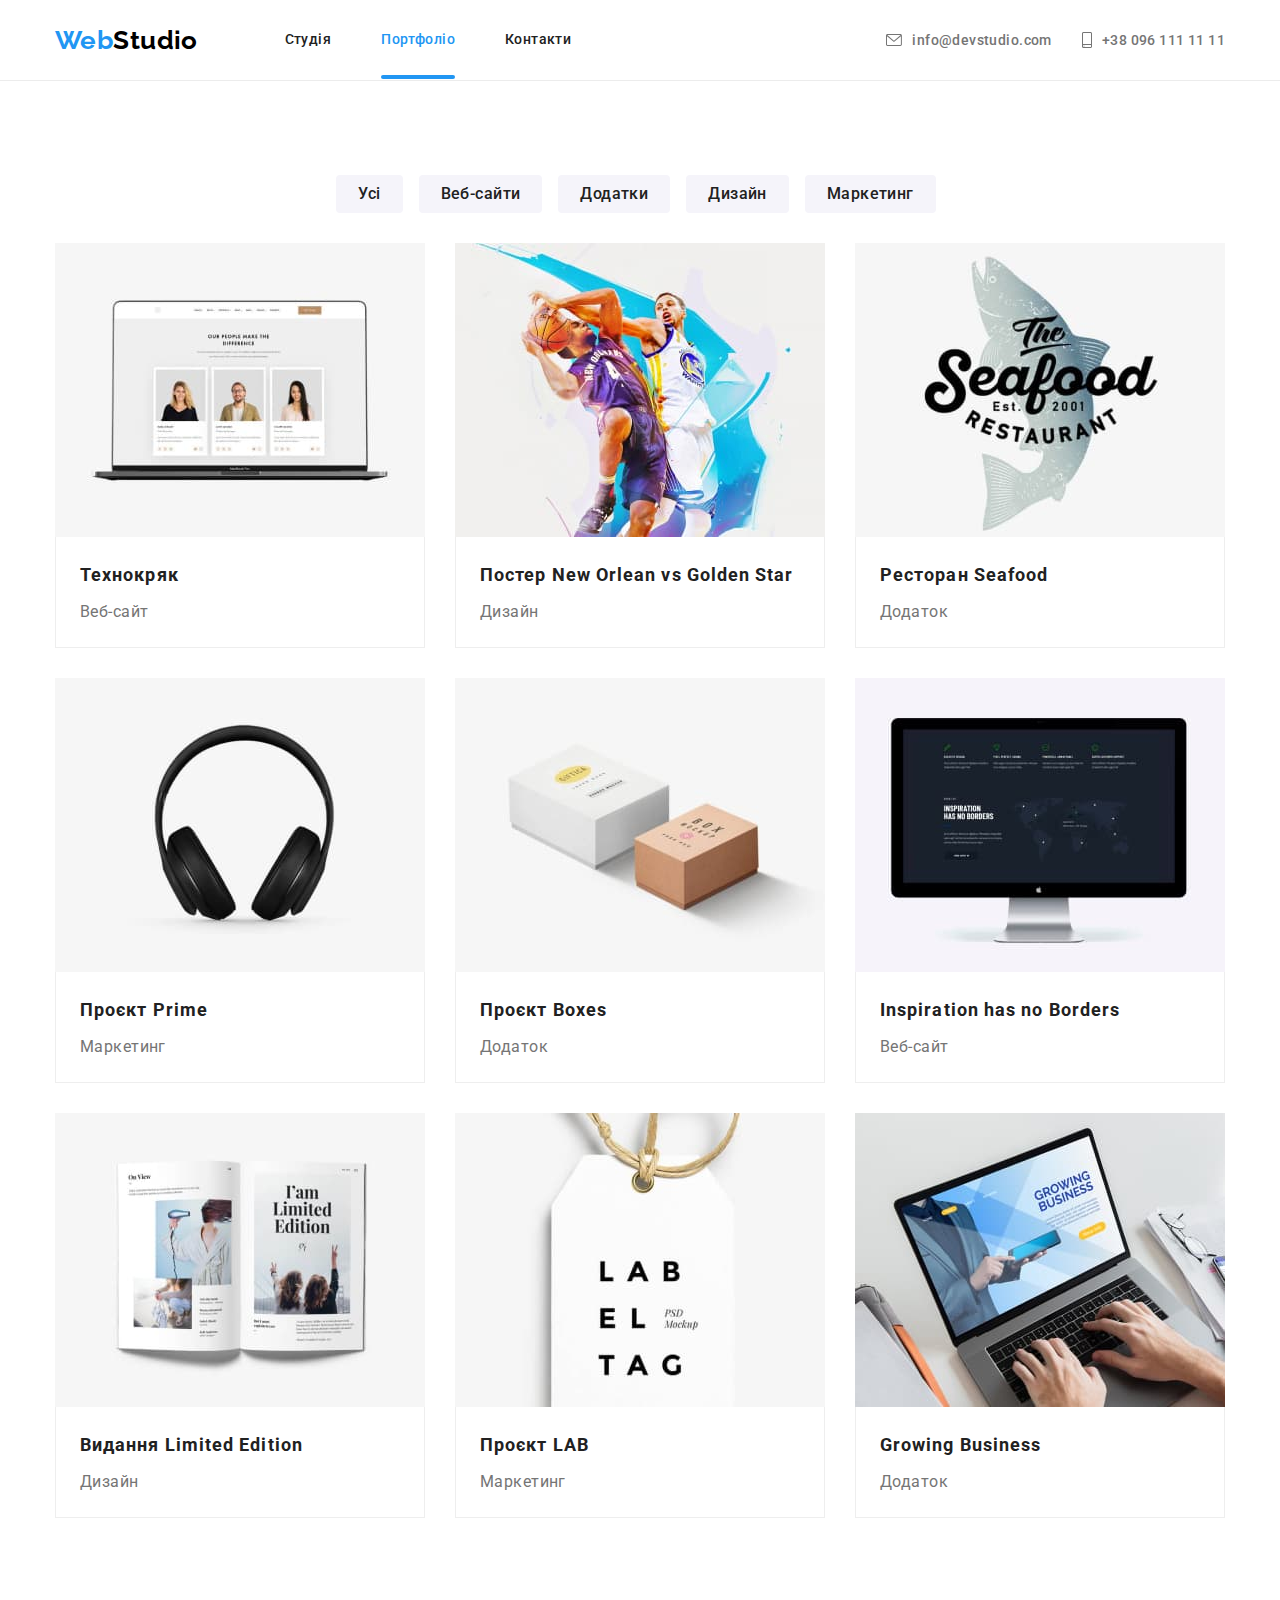
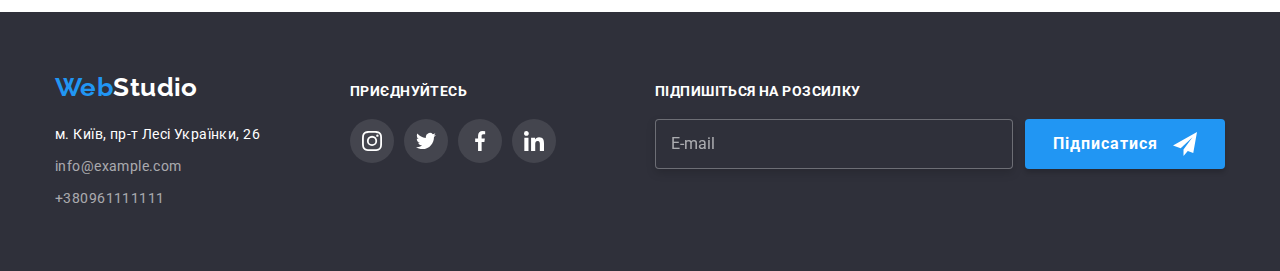
==== portfolio.html @ 126e52e3 "hw8" ====
<!DOCTYPE html>
<html lang="uk">

<head>
  <meta charset="UTF-8">
  <meta http-equiv="X-UA-Compatible" content="IE=edge">
  <meta name="viewport" content="width=device-width, initial-scale=1.0">
  <link rel="stylesheet" href="./css/normalize.css" />
  <link href="https://fonts.googleapis.com/css2?family=Raleway:wght@700&family=Roboto:wght@400;500;700;900&display=swap"
    rel="stylesheet" />
  <!-- <link rel="stylesheet" href="./css/styles.css" /> -->
  <link rel="stylesheet" href="./css/main.min.css" />
  <title>Document</title>
</head>

<body>
  <header class="header">
    <div class="container">
      <div class="header__container">
        <a class="link logo header__logo" href="./index.html">Web<span class="logo header__logo--color">Studio</span></a>
        <button type="button" class="button__open  js-open-menu" aria-controls="menu-container">
          <svg class="header__icon--mobile" width="40px" height="40px" aria-label="перемикач мобільного меню">
            <use class="icon-menu" href="./images/icons.svg#header-icon"></use>
          </svg>
        </button>
        <div class="menu-container js-menu-container" id="menu-container">
          <button type="button" class="button__close  js-close-menu" aria-controls="menu-container">
            <svg class="header__icon--mobile" width="40px" height="40px" aria-label="перемикач мобільного меню">
              <use class="icon-cross" href="./images/icons.svg#icon-close"></use>
            </svg>
          </button>
          <nav>
            <ul class="list header__navigation header__list--position">
              <li><a class="link header__link" href="./index.html">Студія</a></li>
              <li><a class="link header__link header__link--color current-home" href="./portfolio.html">Портфоліо</a></li>
              <li><a class="link header__link" href="#">Контакти</a></li>
            </ul>
          </nav>
          <ul class="list header__list--position header__contacts">
            <li><a class="link header__link header__link--position header__contacts-mail"
                href="mailto:info@devstudio.com">
                <svg class="header__icon" width="16" height="12">
                  <use href="./images/icons.svg#icon-letter"></use>
                </svg><span>info@devstudio.com</span></a></li>
            <li><a class="link header__link header__link--position header__contacts-tel class=" header__soc-decor""
                href="tel:+380961111111">
                <svg class="header__icon" width="10" height="16">
                  <use href="./images/icons.svg#icon-smartphone"></use>
                </svg><span>+38 096 111 11 11</span></a></li>
          </ul>
          <ul class="list header__soc-list">
            <li>
              <a class="link header__soc-link" href="">Instagram <span class="header__soc-decor">|</span></a>
            </li>
            <li>
              <a class="link header__soc-link" href="">Twitter <span class="header__soc-decor">|</span></a>
            </li>
            <li>
              <a class="link header__soc-link" href="">Facebook <span class="header__soc-decor">|</span></a>
            </li>
            <li>
              <a class="link header__soc-link" href="">LinkedIn <span class="header__soc-decor"> </span></a>
            </li>
          </ul>
        </div>
      </div>
    </div>
  </header>
  <main>
    <div class="container">
      <div class="section">
        <h1 class="visually-hidden">Портфоліо</h1>
        <ul class="list portfolio__menu">
          <div class="portfolio_menu--btn">
          <li>
            <button class="btn portfolio__button" type="button">Усі</button>
          </li>
          <li>
            <button class="btn portfolio__button" type="button">Веб-сайти</button>
          </li>
          <li>
            <button class="btn portfolio__button" type="button">Додатки</button>
          </li>
          </div>
          <div class="portfolio_menu--btn">
          <li>
            <button class="btn portfolio__button" type="button">Дизайн</button>
          </li>
          <li>
            <button class="btn portfolio__button" type="button">Маркетинг</button>
          </li>
          </div>
        </ul>
        <ul class="list portfolio__list">
          <li class="portfolio__item">
            <a href="" class="portfolio__link">
            <div class="portfolio__overlay">
              <picture>
                <source srcset="./images/website_mob.jpg 1x, ./images/website_mob@2x.jpg 2x" type="image/jpeg"
                  media="(max-width: 767px)" />
                <source srcset="./images/website_tab.jpg 1x, ./images/website_tab@2x.jpg 2x" type="image/jpeg"
                  media="(max-width: 1199px)" />
                <source srcset="./images/website_desk.jpg 1x, ./images/website_desk@2x.jpg 2x" type="image/jpeg"
                  media="(min-width: 1200px)" />
            <img src="images/website.jpg" alt="ноутбук" sizes="(min-width: 1200px) 33vw, (min-width: 768px) 50vw, 100vw" />
              </picture>
            <p class="portfolio__text--overlay">Ресурс пропонує комплексні пропозиції з різним рівнем функціоналу та сервісів. Все це дозволить відвідувачу отримати
            вичерпні відомості про компанію чи приватну особу.</p>
            </div>
            <div class="portfolio__desc">
              <h2 class="portfolio__header">Технокряк</h2>
              <p class="portfolio__text">Веб-сайт</p>
            </div>
            </a>
          </li>
          <li class="portfolio__item">
            <a href="" class="portfolio__link">
            <div class="portfolio__overlay">
              <picture>
                <source srcset="./images/design_mob.jpg 1x, ./images/design_mob@2x.jpg 2x" type="image/jpeg"
                  media="(max-width: 767px)" />
                <source srcset="./images/design_tab.jpg 1x, ./images/design_tab@2x.jpg 2x" type="image/jpeg"
                  media="(max-width: 1199px)" />
                <source srcset="./images/design_desk.jpg 1x, ./images/design_desk@2x.jpg 2x" type="image/jpeg"
                  media="(min-width: 1200px)" />
            <img src="images/design.jpg" alt="постер баскетбольної гри" sizes="(min-width: 1200px) 33vw, (min-width: 768px) 50vw, 100vw" />
              </picture>
            <p class="portfolio__text--overlay">Ресурс пропонує комплексні пропозиції з різним рівнем функціоналу та сервісів. Все це дозволить
              відвідувачу отримати
              вичерпні відомості про компанію чи приватну особу.</p>
              </div>
            <div class="portfolio__desc">
              <h2 class="portfolio__header">Постер New Orlean vs Golden Star</h2>
              <p class="portfolio__text">Дизайн</p>
            </div>
            </a>
          </li>
          <li class="portfolio__item">
            <a href="" class="portfolio__link">
            <div class="portfolio__overlay">
              <picture>
                <source srcset="./images/application_mob.jpg 1x, ./images/application_mob@2x.jpg 2x" type="image/jpeg"
                  media="(max-width: 767px)" />
                <source srcset="./images/application_tab.jpg 1x, ./images/application_tab@2x.jpg 2x" type="image/jpeg"
                  media="(max-width: 1199px)" />
                <source srcset="./images/application_desk.jpg 1x, ./images/application_desk@2x.jpg 2x" type="image/jpeg"
                  media="(min-width: 1200px)" />
            <img src="images/application.jpg" alt="риба з назвою ресторану" sizes="(min-width: 1200px) 33vw, (min-width: 768px) 50vw, 100vw" />
              </picture>
            <p class="portfolio__text--overlay">Ресурс пропонує комплексні пропозиції з різним рівнем функціоналу та сервісів. Все це дозволить
              відвідувачу отримати
              вичерпні відомості про компанію чи приватну особу.</p>
              </div>
            <div class="portfolio__desc">
              <h2 class="portfolio__header">Ресторан Seafood</h2>
              <p class="portfolio__text">Додаток</p>
            </div>
            </a>
          </li>
          <li class="portfolio__item">
            <a href="" class="portfolio__link">
            <div class="portfolio__overlay">
              <picture>
                <source srcset="./images/projectprime_mob.jpg 1x, ./images/projectprime_mob@2x.jpg 2x" type="image/jpeg"
                  media="(max-width: 767px)" />
                <source srcset="./images/projectprime_tab.jpg 1x, ./images/projectprime_tab@2x.jpg 2x" type="image/jpeg"
                  media="(max-width: 1199px)" />
                <source srcset="./images/projectprime_desk.jpg 1x, ./images/projectprime_desk@2x.jpg 2x" type="image/jpeg"
                  media="(min-width: 1200px)" />
            <img src="images/projectprime.jpg" alt="наушники" sizes="(min-width: 1200px) 33vw, (min-width: 768px) 50vw, 100vw" />
              </picture>
            <p class="portfolio__text--overlay">Ресурс пропонує комплексні пропозиції з різним рівнем функціоналу та сервісів. Все це дозволить
              відвідувачу отримати
              вичерпні відомості про компанію чи приватну особу.</p>
              </div>
            <div class="portfolio__desc">
              <h2 class="portfolio__header">Проєкт Prime</h2>
              <p class="portfolio__text">Маркетинг</p>
            </div>
            </a>
          </li>
          <li class="portfolio__item">
            <a href="" class="portfolio__link">
            <div class="portfolio__overlay">
              <picture>
                <source srcset="./images/projectboxes_mob.jpg 1x, ./images/projectboxes_mob@2x.jpg 2x" type="image/jpeg"
                  media="(max-width: 767px)" />
                <source srcset="./images/projectboxes_tab.jpg 1x, ./images/projectboxes_tab@2x.jpg 2x" type="image/jpeg"
                  media="(max-width: 1199px)" />
                <source srcset="./images/projectboxes_desk.jpg 1x, ./images/projectboxes_desk@2x.jpg 2x" type="image/jpeg"
                  media="(min-width: 1200px)" />
            <img src="images/projectboxes.jpg" alt="дві коробочки" sizes="(min-width: 1200px) 33vw, (min-width: 768px) 50vw, 100vw" />
              </picture>
            <p class="portfolio__text--overlay">Ресурс пропонує комплексні пропозиції з різним рівнем функціоналу та сервісів. Все це дозволить
              відвідувачу отримати
              вичерпні відомості про компанію чи приватну особу.</p>
              </div>
            <div class="portfolio__desc">
              <h2 class="portfolio__header">Проєкт Boxes</h2>
              <p class="portfolio__text">Додаток</p>
            </div>
            </a>
          </li>
          <li class="portfolio__item">
            <a href="" class="portfolio__link">
            <div class="portfolio__overlay">
              <picture>
                <source srcset="./images/inspiration_mob.jpg 1x, ./images/inspiration_mob@2x.jpg 2x" type="image/jpeg"
                  media="(max-width: 767px)" />
                <source srcset="./images/inspiration_tab.jpg 1x, ./images/inspiration_tab@2x.jpg 2x" type="image/jpeg"
                  media="(max-width: 1199px)" />
                <source srcset="./images/inspiration_desk.jpg 1x, ./images/inspiration_desk@2x.jpg 2x" type="image/jpeg"
                  media="(min-width: 1200px)" />
            <img src="images/inspiration.jpg" alt="монітор комп'ютера" sizes="(min-width: 1200px) 33vw, (min-width: 768px) 50vw, 100vw" />
              </picture>
            <p class="portfolio__text--overlay">Ресурс пропонує комплексні пропозиції з різним рівнем функціоналу та сервісів. Все це дозволить
              відвідувачу отримати
              вичерпні відомості про компанію чи приватну особу.</p>
              </div>
            <div class="portfolio__desc">
              <h2 class="portfolio__header">Inspiration has no Borders</h2>
              <p class="portfolio__text">Веб-сайт</p>
            </div>
            </a>
          </li>
          <li class="portfolio__item">
            <a href="" class="portfolio__link">
            <div class="portfolio__overlay">
              <picture>
                <source srcset="./images/projectlimited_mob.jpg 1x, ./images/projectlimited_mob@2x.jpg 2x" type="image/jpeg"
                  media="(max-width: 767px)" />
                <source srcset="./images/projectlimited_tab.jpg 1x, ./images/projectlimited_tab@2x.jpg 2x" type="image/jpeg"
                  media="(max-width: 1199px)" />
                <source srcset="./images/projectlimited_desk.jpg 1x, ./images/projectlimited_desk@2x.jpg 2x" type="image/jpeg"
                  media="(min-width: 1200px)" />
            <img src="images/projectlimited.jpg" alt="книга" sizes="(min-width: 1200px) 33vw, (min-width: 768px) 50vw, 100vw" />
              </picture>
            <p class="portfolio__text--overlay">Ресурс пропонує комплексні пропозиції з різним рівнем функціоналу та сервісів. Все це дозволить
              відвідувачу отримати
              вичерпні відомості про компанію чи приватну особу.</p>
              </div>
            <div class="portfolio__desc">
              <h2 class="portfolio__header">Видання Limited Edition</h2>
              <p class="portfolio__text">Дизайн</p>
            </div>
            </a>
          </li>
          <li class="portfolio__item">
            <a href="" class="portfolio__link">
            <div class="portfolio__overlay">
              <picture>
                <source srcset="./images/projectlab_mob.jpg 1x, ./images/projectlab_mob@2x.jpg 2x" type="image/jpeg"
                  media="(max-width: 767px)" />
                <source srcset="./images/projectlab_tab.jpg 1x, ./images/projectlab_tab@2x.jpg 2x" type="image/jpeg"
                  media="(max-width: 1199px)" />
                <source srcset="./images/projectlab_desk.jpg 1x, ./images/projectlab_desk@2x.jpg 2x" type="image/jpeg"
                  media="(min-width: 1200px)" />
            <img src="images/projectlab.jpg" alt="бірочка" sizes="(min-width: 1200px) 33vw, (min-width: 768px) 50vw, 100vw" />
              </picture>
            <p class="portfolio__text--overlay">Ресурс пропонує комплексні пропозиції з різним рівнем функціоналу та сервісів. Все це дозволить
              відвідувачу отримати
              вичерпні відомості про компанію чи приватну особу.</p>
            </div>            
            <div class="portfolio__desc">
              <h2 class="portfolio__header">Проєкт LAB</h2>
              <p class="portfolio__text">Маркетинг</p>
            </div>
            </a>
          </li>
          <li class="portfolio__item">
            <a href="" class="portfolio__link">
            <div class="portfolio__overlay">
              <picture>
                <source srcset="./images/businessapplication_mob.jpg 1x, ./images/businessapplication_mob@2x.jpg 2x" type="image/jpeg"
                  media="(max-width: 767px)" />
                <source srcset="./images/businessapplication_tab.jpg 1x, ./images/businessapplication_tab@2x.jpg 2x" type="image/jpeg"
                  media="(max-width: 1199px)" />
                <source srcset="./images/businessapplication_desk.jpg 1x, ./images/businessapplication_desk@2x.jpg 2x" type="image/jpeg"
                  media="(min-width: 1200px)" />
            <img src="images/businessapplication.jpg" alt="бізнесмен за ноутбуком" sizes="(min-width: 1200px) 33vw, (min-width: 768px) 50vw, 100vw" />
              </picture>
            <p class="portfolio__text--overlay">Ресурс пропонує комплексні пропозиції з різним рівнем функціоналу та сервісів. Все це дозволить
              відвідувачу отримати
              вичерпні відомості про компанію чи приватну особу.</p>
              </div>
            <div class="portfolio__desc">
              <h2 class="portfolio__header">Growing Business</h2>
              <p class="portfolio__text">Додаток</p>
            </div>
            </a>
          </li>
        </ul>
      </div>
    </div>
  </main>
  <footer class="footer__section">
    <div class="container footer__container">
      <div class="footer__tablet">
        <div>
          <a class="link logo footer__logo" href="./portfolio.html">Web<span
              class="logo footer__logo--color">Studio</span></a>
          <address>
            <ul class="list footer__list">
              <li class="footer__item"><a class="link footer__address" href="https://goo.gl/maps/GycgCXqMDb9yf3LZ9">м.
                  Київ, пр-т
                  Лесі Українки,
                  26</a></li>
              <li class="footer__item"><a class="link footer__contacts"
                  href="mailto:info@example.com">info@example.com</a></li>
              <li class="footer__item"><a class="link footer__contacts" href="tel:+38096111111">+380961111111</a></li>
            </ul>
          </address>
        </div>
        <div class="footer-soc">
          <h3 class="footer__header">приєднуйтесь</h3>
          <ul class="footer-soc__list list">
            <li><a href="" class="footer-soc__link">
                <svg class="footer__icon" width="20" height="20">
                  <use href="./images/icons.svg#icon-instagram"></use>
                </svg>
              </a></li>
            <li><a href="" class="footer-soc__link">
                <svg class="footer__icon" width="20" height="20">
                  <use href="./images/icons.svg#icon-twitter"></use>
                </svg>
              </a></li>
            <li><a href="" class="footer-soc__link">
                <svg class="footer__icon" width="20" height="20">
                  <use href="./images/icons.svg#icon-facebook"></use>
                </svg>
              </a></li>
            <li><a href="" class="footer-soc__link">
                <svg class="footer__icon" width="20" height="20">
                  <use href="./images/icons.svg#icon-linkedin"></use>
                </svg>
              </a></li>
          </ul>
        </div>
      </div>
      <div class="footer__subscription">
        <h3 class="footer__header">Підпишіться на розсилку</h3>
        <form class="footer__form">
          <label class="footer__label">
            <input type="email" name="email" placeholder="E-mail" class="footer__mail" required />
          </label>
          <button type="submit" class="btn button footer__button">Підписатися<svg class="footer__icon" width="24"
              height="24">
              <use href="./images/icons.svg#icon-send"></use>
            </svg></button>
        </form>
      </div>
    </div>
  </footer>
  <script src="./js/mobile.js"></script>
</body>

</html>
---- css/styles.css ----
/* змінні */

:root {
    --color-white: #fff;
    --color-black: #000;
    --button-background-color: #F5F4FA;
    --footer-background-color: #2F303A;
    --color-decoration: #2196F3;
    --color-text: #757575;
    --color-title: #212121;
    --contacts-text-color: rgba(255, 255, 255, 0.6);
    --color-button-active: #188CE8;
    --color-icon: #AFB1B8;
    --animation-timing-function: cubic-bezier(0.4, 0, 0.2, 1) ;
    --modal-shadow: 0px 1px 3px rgba(0, 0, 0, 0.12), 0px 1px 1px rgba(0, 0, 0, 0.14), 0px 2px 1px rgba(0, 0, 0, 0.2);
    --project-list-shadow: 0px 1px 1px rgba(0, 0, 0, 0.12),
        0px 4px 4px rgba(0, 0, 0, 0.06),
        1px 4px 6px rgba(0, 0, 0, 0.16);
    --portfolio-button-shadow: 0px 3px 1px rgba(0, 0, 0, 0.1),
        0px 1px 2px rgba(0, 0, 0, 0.08),
        0px 2px 2px rgba(0, 0, 0, 0.12);
    --main-button-shadow: 0px 4px 4px rgba(0, 0, 0, 0.15);
}

/* глобальні стилі */

body {
    font-family: 'Roboto';
    font-size: 14px;
    line-height: 1.7142;
    letter-spacing: 0.03em;
    color: var(--color-text);
}

ul {
    padding: 0;
    margin: 0;
}

h1, h2, p {
    margin: 0;
}

img, svg {
    display: block;
}

.container {
    width: 1200px;
    padding: 0 15px;
    margin: auto;
}

.list {
    list-style-type: none;
}

.flex-list {
    display: flex;
}

.section {
    padding: 94px 0;
}

.btn {
    border: none;
    cursor: pointer;
}

.button {
    background-color: var(--color-decoration);
    box-shadow: var(--main-button-shadow);
    border-radius: 4px;
    font-weight: 700;
    font-size: 16px;
    line-height: 1.875;
    letter-spacing: 0.06em;
    color: var(--color-white);
    transition: background-color 250ms var(--animation-timing-function);
}

.button:hover,
.button:focus {
    background-color: var(--color-button-active);

}

.link {
    text-decoration: none;
    transition: color 250ms var(--animation-timing-function);
}

.link:hover,
.link:focus {
    color: var(--color-decoration);
}

.logo {
    font-family: 'Raleway';
    font-weight: 700;
    font-size: 26px;
    line-height: 1.1923;
}

.visually-hidden {
    position: absolute;
    white-space: nowrap;
    width: 1px;
    height: 1px;
    overflow: hidden;
    border: 0;
    padding: 0;
    clip: rect(0 0 0 0);
    clip-path: inset(50%);
    margin: -1px;
}

.secondary-title {
    margin: 0 0 50px;
    text-align: center;
    font-size: 36px;
    font-weight: 700;
    line-height: 1.2;
    color: var(--color-title);
}

/* навігація */

.header {
    border-bottom: 1px solid #ECECEC;
}

.header__container {
    display: flex;
    align-items: center;
    justify-content: space-between;
}

.header__navigation {
    display: flex;
    justify-content: space-between;
    align-items: center;
    margin: 0;
}

.header__logo {
    margin-right: 93px;
    padding: 24px 0;
    color: var(--color-decoration);
}

.header__logo--color {
    color: var(--color-black);
}

.header__list--position {
    align-items: center;
    gap: 50px;
    margin: 0;
}

.header__link--color {
    position: relative;
    color: var(--color-decoration);

}

.current-home::after {
    content: '';
    width: 100%;
    height: 4px;
    position: absolute;
    left: 0;
    bottom: -1px;
    border-radius: 2px;
    background-color: var(--color-decoration);

}

.header__link {
    display: block;
    padding: 32px 0;
    font-weight: 500;
    line-height: 1.1428;
    letter-spacing: 0.02em;
    color: var(--color-title);
}

.header__link--position {
    display: flex;
    align-items: center;
    color: currentColor;
}

.header__icon {
    margin-right: 10px;
    fill: currentColor;
}

/* шапка */

.hero__section {
    background-color: var(--footer-background-color);
    padding-top: 200px;
    padding-bottom: 200px;
    background-image: linear-gradient(rgba(47, 48, 58, 0.4), rgba(47, 48, 58, 0.4)),  url("../images/hero-image.jpg");
    background-repeat: no-repeat;
    background-size: cover;
    margin: 0 auto;
    background-position: center;
    max-width: 1600px;
}

.hero__container {
    display: flex;
    flex-direction: column;
    align-items: center;
    gap: 30px;
}

.hero__title {
    width: 696px;
    margin: 0;
    text-align: center;
    font-weight: 900;
    font-size: 44px;
    line-height: 1.3636;
    letter-spacing: 0.06em;
    text-transform: uppercase;
    color: var(--color-white);
}

.hero__button {
    width: 216px;
    height: 50px;
}

/* Переваги */

.advantage__list {
    gap: 30px;
}

.advantage__icon--background {
    padding: 25px 100px;
    margin-bottom: 30px;
    border-radius: 4px;
    background-color: var(--button-background-color);
}

.advantage__title {
    margin: 0 0 10px;
    font-size: 14px;
    line-height: 1.15;
    text-transform: uppercase;
    color: var(--color-title);
}

/* чим ми займаємось */
.service__section {
    padding-bottom: 94px;
}

.service__list {
    justify-content: space-between;
}

.service__item {
    display: block;
    position: relative;

}

.service__overlay {
    position: absolute;
    display: flex;
    justify-content: center;
    align-items: center;
    bottom: 0px;
    width: 100%;
    height: 70px;
    background-color: rgba(47, 48, 58, 0.8);

}

.service__text {
    text-transform: uppercase;
    font-weight: 700;
    line-height: 1.1428;
    color: var(--color-white);

}

/* команда */

.team__section {
    background-color: var(--button-background-color);
} 

.team__list {
    justify-content: space-between;
}

.team__item {
    background-color: var(--color-white);
    width: 270px;
    box-shadow: var(--modal-shadow);
    border-radius: 4px;
}

.team__excerpt {
    display: flex;
    flex-direction: column;
    align-items: center;
    padding: 30px 0;
}

.team__header {
    margin: 0;
    font-weight: 500;
    font-size: 16px;
    color: var(--color-title);
}

.team__text {
    margin: 0;
    font-size: 16px;
}

.team__soc-list {
    display: flex;
    margin-top: 16px;
    gap: 10px;
}

.team__soc-link {
    display: flex;
    justify-content: center;
    align-items: center;
    width: 44px;
    height: 44px;
    border-radius: 50%;
    transition: background-color 250ms var(--animation-timing-function);
}

.team__soc-link:hover,
.team__soc-link:focus {
    background-color: var(--color-decoration);
}

.team__soc-icon {
    fill: var(--color-icon);
    transition: fill 250ms var(--animation-timing-function);
}

.team__soc-link:hover .team__soc-icon,
.team__soc-link:focus .team__soc-icon {
    fill: var(--color-white);
}

/* Постійні клієнти */

.customer__list {
    display: flex;
    justify-content: space-between;
}

.customer__link {
    display:block;
    padding: 16px 32px;
    border: 1px solid var(--color-icon);
    border-radius: 4px;
    width: 170px;
    transition: border 250ms var(--animation-timing-function);
}

.customer__link:hover,
.customer__link:focus {
    cursor: pointer;
    border: 1px solid var(--color-decoration);
}

.customer__icon {
    display: block;
    fill: var(--color-icon);
    transition: fill 250ms var(--animation-timing-function);
}

.customer__link:hover .customer__icon,
.customer__link:focus .customer__icon {
    fill: var(--color-decoration);
}


/* підвал */
.footer__section {
    background-color: var(--footer-background-color);
    padding: 60px 0;
}

.footer__container {
    display: flex;
    justify-content: space-between;
    align-items: baseline;
}

.footer__logo {
    display: block;
    margin-bottom: 20px;
    color: var(--color-decoration);
}

.footer__logo--color {
    color: var(--color-white);
}

.footer__list {
    display: flex;
    flex-direction: column;
    gap: 9px;
}

.footer__address {
    color: var(--color-white);
    font-style: normal;
}

.footer__contacts {
    color: var(--contacts-footer-text-color);
    font-style: normal;
}

.footer-soc {
    margin-left: 93px;
}

.footer__text {
    font-size: inherit;
    line-height: 1.1428;
    text-align: left;
    color: var(--color-white);
    text-transform: uppercase;
    margin-bottom: 20px;
}

.footer-soc__list {
    display: flex;
    gap: 10px;
}

.footer-soc__link {
    display: flex;
    justify-content: center;
    align-items: center;
    width: 44px;
    height: 44px;
    border-radius: 50%;
    background-color: rgba(255, 255, 255, 0.1);

    transition: background-color 250ms var(--animation-timing-function);
}

.footer-soc__link:hover,
.footer-soc__link:focus {
    background-color: var(--color-decoration);
}

.footer__icon {
    fill: var(--color-white);
}

.footer__subscription {
    display: flex;
    flex-direction: column;
    padding-left: 93px;
}

.footer__form {
    display: flex; 
}

.footer__mail {
    padding: 15px;
    width: 358px;
    height: 50px;
    border: 1px;
    border-style:  solid;
    border-color: rgba(255, 255, 255, 0.3);
    filter: drop-shadow(0px 4px 4px rgba(0, 0, 0, 0.15));
    border-radius: 4px;
    background-color: var(--footer-background-color);
    outline: none;
}

.footer__mail::placeholder {
    font-size: 16px;
    line-height: 1.25;
    color: rgba(255, 255, 255, 0.6);
}

.footer__mail:not(:placeholder-shown):required:valid {
    border-color: var(--color-decoration);
}

.footer__button {
    display: flex;
    align-items: center;
    justify-content: space-between;
    padding: 10px 28px;
    margin-left: 12px;
    width: 200px;
}


/* портфоліо */

.portfolio__menu {
    display: flex;
    gap: 8px;
    justify-content: center;
    margin-bottom: 50px;
}

.portfolio__button {
    padding: 6px 22px;
    font-family: inherit;
    background-color: var(--button-background-color);
    color: var(--color-title);
    font-weight: 500;
    font-size: 16px;
    line-height: 1.625;
    border-radius: 4px;
    letter-spacing: inherit;

    transition: background-color 250ms var(--animation-timing-function), color 250ms var(--animation-timing-function);
}

.portfolio__button:hover,
.portfolio__button:focus {
    background-color: var(--color-decoration);
    color: var(--color-white);
    box-shadow: var(--portfolio-button-shadow);
    border-radius: 4px;
    
}

.portfolio__list {
    flex-wrap: wrap;
    gap: 30px;
}

.portfolio__link {
    text-decoration: none;
    display: block;
}

.portfolio__link:hover,
.portfolio__link:focus {
    box-shadow: var(--project-list-shadow);
    transition: box-shadow 250ms var(--animation-timing-function);
}

.portfolio__overlay {
    position: relative;
    overflow: hidden;
}

.portfolio__link:hover .portfolio__text--overlay,
.portfolio__link:focus .portfolio__text--overlay {
    transform: translateY(0);
}

.portfolio__text--overlay {
    position: absolute;
    width: 100%;
    height: 100%;
    top: 0;
    background-color: rgba(33, 150, 243, 0.9);
    transform: translateY(100%);
    transition: transform 250ms var(--animation-timing-function);

    padding: 63px 24px;
    font-size: 18px;
    line-height: 1.5555;
    color: var(--color-white);
}

.portfolio__desc {
    padding: 20px 24px;
    border: 1px solid #EEEEEE;
    border-top: 0;
}

.portfolio__header {
    margin: 0 0 4px;
    text-align: left;
    font-weight: 700;
    font-size: 18px;
    line-height: 2;
    letter-spacing: 0.06em;
    color: var(--color-title);
}

.portfolio__text {
    margin: 0;
    text-align: left;
    font-size: 16px;
    line-height: 1.875;
    color: var(--color-text);
}

/* модальне вікно */

.backdrop.is-hidden {
    visibility: hidden;
    opacity: 0;
    pointer-events: none;
    transition: transform 250ms, opacity 250ms, visibility 250ms;
}

.backdrop.is-hidden .modal {
    transform: translate(-50%, -50%) scale(0.9);
}

.backdrop {
    position: fixed;
    left: 0;
    top: 0;
    width: 100%;
    height: 100%;
    background-color: rgba(0, 0, 0, 0.2);
    transition: opacity 250ms var(--animation-timing-function);

}

.modal {
    padding: 40px;
    position: absolute;
    top: 50%;
    left: 50%;
    transform: translate(-50%, -50%) scale(1);
    transition: transform 250ms var(--animation-timing-function);
    width: 528px;
    max-height: 581px;
    height: 100%;
    overflow: auto;
    background-color: var(--color-white);
    box-shadow: var(--modal-shadow);
    border-radius: 4px;

}

.modal__button--close {
    display: flex;
    justify-content: center;
    align-items: center;
    position: absolute;
    right: 8px;
    top: 8px;
    width: 30px;
    height: 30px;
    background-color: var(--color-white);
    border: 1px solid rgba(0, 0, 0, 0.1);
    border-radius: 50%;

}

.modal__button--close:hover {
    cursor: pointer;
    fill: var(--color-decoration);

}

.modal__header {
    display: block;
    text-align: center;
    margin-top: 0;
    margin-bottom: 12px;
    font-size: 20px;
    line-height: 1.15;
    color: var(--color-title);

}

.modal__feedback {
    display: flex;
    flex-direction: column;
}

.modal__label {
    font-size: 12px;
    line-height: 1.1716;
    letter-spacing: 0.01em;
    margin-bottom: 4px;
}

.modal__svg--position {
    position: relative;
    margin-bottom: 10px;
    
}

.modal__input {
    width: 100%;
    height: 40px;
    padding-left: 34px;
    border: 1px solid rgba(33, 33, 33, 0.2);
    border-radius: 4px;
    outline: none;
    
}

.modal__input--comment {
    padding: 12px 16px;
    margin-bottom: 20px;
    resize: none;
    height: auto;
}

.modal__input:focus {
    border-color: var(--color-decoration);
    transition: border-color 250ms var(--animation-timing-function);
}

.modal__icon {
    position: absolute;
    left: 12px;
    top: 11px;
    fill: var(--color-title);
    transition: fill 250ms var(--animation-timing-function);
}

.modal__input:focus + .modal__icon {
    fill: var(--color-decoration);
}

.modal__link {
    color: var(--color-decoration);
}

.modal__button--position {
    position: relative;
}

.modal__button {
    position: absolute;
    width: 200px;
    height: 50px;
    left: 50%;
    transform: translateX(-50%);
}

/* Checkbox */

.modal__checkbox {
    position: relative;
    margin-bottom: 30px;

}

.modal__checkbox--input {
    appearance: none;
    position: absolute;
    left: 0px;

}

.modal__checkbox--label {
    position: relative;
    left: 40px;
}

.modal__checkbox--label::before {
    position: absolute;
    left: -25px;
    bottom: 2px;
    content: '';
    width: 16px;
    height: 15px;
    border: 1px solid var(--color-title);
    border-radius: 2px;
}

.modal__checkbox--icon {
    position: absolute;
    display: block;
    left: -25px;
    bottom: 2px;
    opacity: 0;
    border-radius: 2px;
    background-color: var(--color-decoration);
}

.modal__checkbox--input:checked ~ .modal__checkbox--label .modal__checkbox--icon {
    opacity: 1;
}
---- css/main.min.css ----
@font-face{font-family:"Roboto" sans-serif;font-style:normal;font-weight:400;src:url("../fonts/roboto-v30-latin_cyrillic-regular.eot");src:local(""),url("../fonts/roboto-v30-latin_cyrillic-regular.eot?#iefix") format("embedded-opentype"),url("../fonts/roboto-v30-latin_cyrillic-regular.woff2") format("woff2"),url("../fonts/roboto-v30-latin_cyrillic-regular.woff") format("woff"),url("../fonts/roboto-v30-latin_cyrillic-regular.ttf") format("truetype"),url("../fonts/roboto-v30-latin_cyrillic-regular.svg#Roboto") format("svg")}@font-face{font-family:"Roboto" sans-serif;font-style:normal;font-weight:500;src:url("../fonts/roboto-v30-latin_cyrillic-500.eot");src:local(""),url("../fonts/roboto-v30-latin_cyrillic-500.eot?#iefix") format("embedded-opentype"),url("../fonts/roboto-v30-latin_cyrillic-500.woff2") format("woff2"),url("../fonts/roboto-v30-latin_cyrillic-500.woff") format("woff"),url("../fonts/roboto-v30-latin_cyrillic-500.ttf") format("truetype"),url("../fonts/roboto-v30-latin_cyrillic-500.svg#Roboto") format("svg")}@font-face{font-family:"Roboto" sans-serif;font-style:normal;font-weight:700;src:url("../fonts/roboto-v30-latin_cyrillic-700.eot");src:local(""),url("../fonts/roboto-v30-latin_cyrillic-700.eot?#iefix") format("embedded-opentype"),url("../fonts/roboto-v30-latin_cyrillic-700.woff2") format("woff2"),url("../fonts/roboto-v30-latin_cyrillic-700.woff") format("woff"),url("../fonts/roboto-v30-latin_cyrillic-700.ttf") format("truetype"),url("../fonts/roboto-v30-latin_cyrillic-700.svg#Roboto") format("svg")}@font-face{font-family:"Roboto" sans-serif;font-style:normal;font-weight:900;src:url("../fonts/roboto-v30-latin_cyrillic-900.eot");src:local(""),url("../fonts/roboto-v30-latin_cyrillic-900.eot?#iefix") format("embedded-opentype"),url("../fonts/roboto-v30-latin_cyrillic-900.woff2") format("woff2"),url("../fonts/roboto-v30-latin_cyrillic-900.woff") format("woff"),url("../fonts/roboto-v30-latin_cyrillic-900.ttf") format("truetype"),url("../fonts/roboto-v30-latin_cyrillic-900.svg#Roboto") format("svg")}@font-face{font-family:"Raleway" sans-serif;font-style:normal;font-weight:700;src:url("../fonts/raleway-v28-latin_cyrillic-700.eot");src:local(""),url("../fonts/raleway-v28-latin_cyrillic-700.eot?#iefix") format("embedded-opentype"),url("../fonts/raleway-v28-latin_cyrillic-700.woff2") format("woff2"),url("../fonts/raleway-v28-latin_cyrillic-700.woff") format("woff"),url("../fonts/raleway-v28-latin_cyrillic-700.ttf") format("truetype"),url("../fonts/raleway-v28-latin_cyrillic-700.svg#Raleway") format("svg")}.visually-hidden{position:absolute;white-space:nowrap;width:1px;height:1px;overflow:hidden;border:0;padding:0;clip:rect(0 0 0 0);-webkit-clip-path:inset(50%);clip-path:inset(50%);margin:-1px}.container{padding:0 15px;margin:auto}@media screen and (min-width: 480px){.container{width:480px}}@media screen and (min-width: 768px){.container{width:768px}}@media screen and (min-width: 1200px){.container{width:1200px}}.list{list-style-type:none}.flex-list{display:-webkit-box;display:-ms-flexbox;display:flex}.section{padding:60px 0}@media screen and (min-width: 1200px){.section{padding:94px 0}}.portfolio__button:hover,.portfolio__button:focus,.portfolio__button,.modal__button,.footer__button,.hero__button,.button__open,.button__close,.button:hover,.button:focus{border:none;cursor:pointer;background-color:#188ce8;-webkit-transition:background-color 250ms cubic-bezier(0.4, 0, 0.2, 1);transition:background-color 250ms cubic-bezier(0.4, 0, 0.2, 1)}.button:hover,.button:focus{background-color:#2196f3;-webkit-box-shadow:0px 4px 4px rgba(0,0,0,.15);box-shadow:0px 4px 4px rgba(0,0,0,.15);border-radius:4px;font-weight:700;font-size:16px;line-height:1.875;letter-spacing:.06em;color:#fff;background-color:#188ce8;-webkit-transition:background-color 250ms cubic-bezier(0.4, 0, 0.2, 1);transition:background-color 250ms cubic-bezier(0.4, 0, 0.2, 1)}.portfolio__link,.footer-soc__link,.footer__contacts,.footer__address,.customer__link,.team__soc-link,.service__list,.header__link,.header__soc-link{text-decoration:none;color:#2196f3;-webkit-transition:color 250ms cubic-bezier(0.4, 0, 0.2, 1);transition:color 250ms cubic-bezier(0.4, 0, 0.2, 1)}.link:hover,.link:focus,.link:active{color:#2196f3;fill:#2196f3}.secondary-title{margin:0 0 30px;text-align:center;font-size:28px;font-weight:700;line-height:1.1717;color:#212121}@media screen and (min-width: 1200px){.secondary-title{margin:0 0 50px;font-size:36px}}img{display:block;max-width:100%;height:auto}body{font-family:"Roboto",sans-serif;font-size:14px;line-height:1.7142;letter-spacing:.03em;color:#757575}body.menu-container-open{overflow:hidden}ul{padding:0;margin:0}h1,h2,p{margin:0}img,svg{display:block}.header{position:relative;border-bottom:1px solid #ececec}.header__container{width:100%;display:-webkit-box;display:-ms-flexbox;display:flex;-webkit-box-pack:justify;-ms-flex-pack:justify;justify-content:space-between;-webkit-box-align:center;-ms-flex-align:center;align-items:center}.header__navigation{display:block;width:100%}@media screen and (min-width: 768px){.header__navigation{display:-webkit-box;display:-ms-flexbox;display:flex;-webkit-box-pack:justify;-ms-flex-pack:justify;justify-content:space-between;-webkit-box-align:center;-ms-flex-align:center;align-items:center}}@media screen and (max-width: 767px){.header__navigation li:last-child{margin-bottom:300px}}.header__logo{color:#2196f3;text-decoration:none;font-family:"Raleway",sans-serif;font-weight:700;font-size:24px;line-height:1.1666;padding:16px 0}@media screen and (min-width: 1200px){.header__logo{font-size:26px;line-height:1.1923}}.header__logo--color{color:#000;text-decoration:none;font-family:"Raleway",sans-serif;font-weight:700;font-size:24px;line-height:1.1666}@media screen and (min-width: 1200px){.header__logo--color{font-size:26px;line-height:1.1923}}@media screen and (min-width: 768px){.header__logo{padding:26px 0}}@media screen and (min-width: 1200px){.header__logo{padding:24px 0}}.footer__logo{color:#2196f3;text-decoration:none;font-family:"Raleway",sans-serif;font-weight:700;font-size:24px;line-height:1.1666;text-align:center;display:block;margin-bottom:20px}@media screen and (min-width: 1200px){.footer__logo{font-size:26px;line-height:1.1923}}.footer__logo--color{color:#fff;text-decoration:none;font-family:"Raleway",sans-serif;font-weight:700;font-size:24px;line-height:1.1666}@media screen and (min-width: 1200px){.footer__logo--color{font-size:26px;line-height:1.1923}}@media screen and (min-width: 1200px){.footer__logo{text-align:left}}@media screen and (max-width: 767px){.menu-container{display:none;position:absolute;top:0;width:100%;max-width:480px;padding:48px 40px;background-color:#fff;z-index:1;left:50%;-webkit-transform:translate(-50%) scale(1);transform:translate(-50%) scale(1);-webkit-transition:-webkit-transform 2250ms cubic-bezier(0.4, 0, 0.2, 1);transition:-webkit-transform 2250ms cubic-bezier(0.4, 0, 0.2, 1);transition:transform 2250ms cubic-bezier(0.4, 0, 0.2, 1);transition:transform 2250ms cubic-bezier(0.4, 0, 0.2, 1), -webkit-transform 2250ms cubic-bezier(0.4, 0, 0.2, 1)}.menu-container.is-open{display:block}}@media screen and (min-width: 768px){.menu-container{display:-webkit-box;display:-ms-flexbox;display:flex;-webkit-box-pack:justify;-ms-flex-pack:justify;justify-content:space-between;-webkit-box-align:center;-ms-flex-align:center;align-items:center;gap:96px}}@media screen and (min-width: 1200px){.menu-container{gap:315px}}.button__close{position:absolute;top:10px;right:15px}.button__open,.button__close{background-color:rgba(0,0,0,0);padding:0}.button__open:focus .icon-menu,.button__open:focus .icon-cross,.button__open:active .icon-menu,.button__open:active .icon-cross,.button__close:focus .icon-menu,.button__close:focus .icon-cross,.button__close:active .icon-menu,.button__close:active .icon-cross{fill:#2196f3}@media(min-width: 768px){.button__open,.button__close{display:none}}.icon-cross,.icon-menu{fill:#212121;-webkit-transition:fill 250ms cubic-bezier(0.4, 0, 0.2, 1);transition:fill 250ms cubic-bezier(0.4, 0, 0.2, 1)}.header__soc-list{display:-webkit-box;display:-ms-flexbox;display:flex;-webkit-box-align:center;-ms-flex-align:center;align-items:center;-ms-flex-wrap:wrap;flex-wrap:wrap;margin-bottom:10px}@media screen and (min-width: 768px){.header__soc-list{display:none}}.header__soc-link{display:-webkit-box;display:-ms-flexbox;display:flex;-webkit-box-align:center;-ms-flex-align:center;align-items:center;margin-bottom:10px;font-weight:500;font-size:18px;line-height:1.222;letter-spacing:.02em;color:#2196f3}.header__soc-link span{display:block;color:#757575;font-size:22px;margin-left:10px;margin-right:10px}@media screen and (min-width: 768px){.header__list--position{display:-webkit-box;display:-ms-flexbox;display:flex;-webkit-box-align:center;-ms-flex-align:center;align-items:center;gap:50px;margin:0}}@media(max-width: 767px){.header__contacts{display:-webkit-box;display:-ms-flexbox;display:flex;-webkit-box-orient:vertical;-webkit-box-direction:reverse;-ms-flex-direction:column-reverse;flex-direction:column-reverse}}@media(min-width: 768px){.header__contacts{display:block}}@media(min-width: 1200px){.header__contacts{display:-webkit-box;display:-ms-flexbox;display:flex;-webkit-box-pack:end;-ms-flex-pack:end;justify-content:flex-end;gap:30px}}.header__link{font-weight:500;color:#212121}@media screen and (max-width: 767px){.header__link{display:block;margin-bottom:32px;font-size:40px;line-height:1.175;letter-spacing:.02em;width:100%}}@media screen and (min-width: 768px){.header__link{font-size:14px;line-height:1.1428;padding:32px 0}.header__link--position{padding:5px 0;display:-webkit-box;display:-ms-flexbox;display:flex;-webkit-box-align:center;-ms-flex-align:center;align-items:center;color:currentColor}.header__link--color{position:relative;color:#2196f3}}@media screen and (min-width: 1200px){.header__link--position{padding:32px 0}}@media screen and (min-width: 768px){.current-home::after{content:"";width:100%;height:4px;position:absolute;left:0;bottom:0px;border-radius:2px;background-color:#2196f3}}.header__icon{margin-right:10px;fill:currentColor}@media screen and (max-width: 767px){.header__icon{display:none}}@media screen and (max-width: 767px){.header__contacts-mail{font-size:24px;color:#757575;margin-bottom:64px}.header__contacts-tel{font-size:34px;line-height:1.1764;color:#2196f3}}.hero__section{background-color:#2f303a;background-repeat:no-repeat;background-size:cover;margin:0 auto;background-position:center}@media screen and (max-width: 767px){.hero__section{background-image:-webkit-gradient(linear, left top, left bottom, from(rgba(47, 48, 58, 0.4)), to(rgba(47, 48, 58, 0.4))),url("../images/hero_mob.jpg");background-image:linear-gradient(rgba(47, 48, 58, 0.4), rgba(47, 48, 58, 0.4)),url("../images/hero_mob.jpg");max-width:100%}}@media screen and (max-width: 767px)and (min-device-pixel-ratio: 2),screen and (max-width: 767px)and (-webkit-min-device-pixel-ratio: 2),screen and (max-width: 767px)and (min-resolution: 192dpi),screen and (max-width: 767px)and (min-resolution: 2dppx){.hero__section{background-image:-webkit-gradient(linear, left top, left bottom, from(rgba(47, 48, 58, 0.4)), to(rgba(47, 48, 58, 0.4))),url("../images/hero_mob@2x.jpg");background-image:linear-gradient(rgba(47, 48, 58, 0.4), rgba(47, 48, 58, 0.4)),url("../images/hero_mob@2x.jpg")}}@media screen and (min-width: 768px){.hero__section{background-image:-webkit-gradient(linear, left top, left bottom, from(rgba(47, 48, 58, 0.4)), to(rgba(47, 48, 58, 0.4))),url("../images/hero_tablet.jpg");background-image:linear-gradient(rgba(47, 48, 58, 0.4), rgba(47, 48, 58, 0.4)),url("../images/hero_tablet.jpg")}}@media screen and (min-width: 768px)and (min-device-pixel-ratio: 2),screen and (min-width: 768px)and (-webkit-min-device-pixel-ratio: 2),screen and (min-width: 768px)and (min-resolution: 192dpi),screen and (min-width: 768px)and (min-resolution: 2dppx){.hero__section{background-image:-webkit-gradient(linear, left top, left bottom, from(rgba(47, 48, 58, 0.4)), to(rgba(47, 48, 58, 0.4))),url("../images/hero_tablet@2x.jpg");background-image:linear-gradient(rgba(47, 48, 58, 0.4), rgba(47, 48, 58, 0.4)),url("../images/hero_tablet@2x.jpg");max-width:100%}}@media screen and (min-width: 1200px){.hero__section{background-image:-webkit-gradient(linear, left top, left bottom, from(rgba(47, 48, 58, 0.4)), to(rgba(47, 48, 58, 0.4))),url("../images/hero_desktop.jpg");background-image:linear-gradient(rgba(47, 48, 58, 0.4), rgba(47, 48, 58, 0.4)),url("../images/hero_desktop.jpg")}}@media screen and (min-width: 1200px)and (min-device-pixel-ratio: 2),screen and (min-width: 1200px)and (-webkit-min-device-pixel-ratio: 2),screen and (min-width: 1200px)and (min-resolution: 192dpi),screen and (min-width: 1200px)and (min-resolution: 2dppx){.hero__section{background-image:-webkit-gradient(linear, left top, left bottom, from(rgba(47, 48, 58, 0.4)), to(rgba(47, 48, 58, 0.4))),url("../images/hero_desktop@2x.jpg");background-image:linear-gradient(rgba(47, 48, 58, 0.4), rgba(47, 48, 58, 0.4)),url("../images/hero_desktop@2x.jpg");max-width:1600px}}.hero__container{display:-webkit-box;display:-ms-flexbox;display:flex;-webkit-box-orient:vertical;-webkit-box-direction:normal;-ms-flex-direction:column;flex-direction:column;-webkit-box-align:center;-ms-flex-align:center;align-items:center;gap:30px;padding-top:118px;padding-bottom:118px}@media screen and (min-width: 768px){.hero__container{padding-left:189px;padding-right:189px}}@media screen and (min-width: 1200px){.hero__container{padding:200px 250px 200px}}.hero__title{margin:0;text-align:center;font-weight:900;font-size:26px;line-height:1.6153;letter-spacing:.06em;text-transform:uppercase;color:#fff}@media screen and (min-width: 1200px){.hero__title{font-size:44px;line-height:1.3636}}.hero__button{background-color:#2196f3;-webkit-box-shadow:0px 4px 4px rgba(0,0,0,.15);box-shadow:0px 4px 4px rgba(0,0,0,.15);border-radius:4px;font-weight:700;font-size:16px;line-height:1.875;letter-spacing:.06em;color:#fff;width:200px;height:50px}@media screen and (min-width: 768px){.advantage__list{display:-webkit-box;display:-ms-flexbox;display:flex;-ms-flex-wrap:wrap;flex-wrap:wrap;gap:30px}}.advantage__item p{margin-bottom:30px}@media screen and (min-width: 768px){.advantage__item{width:calc((100% - 30px)/2)}}@media screen and (min-width: 1200px){.advantage__item{width:calc((100% - 90px)/4);-ms-flex-wrap:nowrap;flex-wrap:nowrap}}.advantage__title{margin:0 0 10px;font-size:14px;line-height:1.15;text-transform:uppercase;color:#212121;text-align:center}@media screen and (min-width: 768px){.advantage__title{text-align:left}}.advantage__icon--background{width:100%;padding:25px;margin-bottom:30px;border-radius:4px;background-color:#f5f4fa;display:-webkit-box;display:-ms-flexbox;display:flex;-webkit-box-pack:center;-ms-flex-pack:center;justify-content:center;-webkit-box-align:center;-ms-flex-align:center;align-items:center}.service__section{padding-bottom:94px}@media(max-width: 1199px){.service__section{display:none}}.service__list{-webkit-box-pack:justify;-ms-flex-pack:justify;justify-content:space-between}.service__item{display:block;position:relative}.service__overlay{position:absolute;bottom:0px;width:100%;height:70px;background-color:rgba(47,48,58,.8);display:-webkit-box;display:-ms-flexbox;display:flex;-webkit-box-pack:center;-ms-flex-pack:center;justify-content:center;-webkit-box-align:center;-ms-flex-align:center;align-items:center}.service__text{text-transform:uppercase;font-weight:700;line-height:1.1428;color:#fff}.team__section{background-color:#f5f4fa}@media screen and (min-width: 768px){.team__list{display:-webkit-box;display:-ms-flexbox;display:flex;-ms-flex-wrap:wrap;flex-wrap:wrap;gap:30px}}.team__item{background-color:#fff;width:100%;-webkit-box-shadow:0px 1px 3px rgba(0,0,0,.12),0px 1px 1px rgba(0,0,0,.14),0px 2px 1px rgba(0,0,0,.2);box-shadow:0px 1px 3px rgba(0,0,0,.12),0px 1px 1px rgba(0,0,0,.14),0px 2px 1px rgba(0,0,0,.2);border-radius:4px}@media screen and (min-width: 768px){.team__item{width:calc((100% - 30px)/2)}}@media screen and (min-width: 1200px){.team__item{width:calc((100% - 90px)/4)}}@media screen and (max-width: 767px){.team__item:not(:last-child){margin-bottom:30px}}.team__excerpt{padding:30px 0 24px 0}.team__header{text-align:center;margin-top:0;margin-bottom:10px;font-weight:500;font-size:16px;color:#212121}.team__text{text-align:center;margin-bottom:16px;font-size:16px}.team__soc-list{display:-webkit-box;display:-ms-flexbox;display:flex;-webkit-box-pack:center;-ms-flex-pack:center;justify-content:center;gap:10px}.team__soc-link{width:44px;height:44px;border-radius:50%;display:-webkit-box;display:-ms-flexbox;display:flex;-webkit-box-pack:center;-ms-flex-pack:center;justify-content:center;-webkit-box-align:center;-ms-flex-align:center;align-items:center;background-color:rgba(0,0,0,0);-webkit-transition:background-color 250ms cubic-bezier(0.4, 0, 0.2, 1);transition:background-color 250ms cubic-bezier(0.4, 0, 0.2, 1)}.team__soc-link:hover,.team__soc-link:focus,.team__soc-link:active{background-color:#2196f3}.team__soc-icon{fill:#afb1b8;-webkit-transition:fill 250ms cubic-bezier(0.4, 0, 0.2, 1);transition:fill 250ms cubic-bezier(0.4, 0, 0.2, 1)}.team__soc-link:hover .team__soc-icon,.team__soc-link:focus .team__soc-icon{fill:#fff}.customer__list{display:-webkit-box;display:-ms-flexbox;display:flex;-webkit-box-pack:justify;-ms-flex-pack:justify;justify-content:space-between;-ms-flex-wrap:wrap;flex-wrap:wrap;gap:30px}.customer__link{display:block;padding:16px 51px;border:1px solid #afb1b8;border-radius:4px;color:#afb1b8;-webkit-transition:color 250ms cubic-bezier(0.4, 0, 0.2, 1);transition:color 250ms cubic-bezier(0.4, 0, 0.2, 1)}@media screen and (min-width: 768px){.customer__link{padding:16px 59px}}@media screen and (min-width: 1200px){.customer__link{padding:16px 31px}}.customer__link:hover,.customer__link:focus{cursor:pointer;border:1px solid #2196f3}.customer__icon{display:block;fill:#afb1b8;-webkit-transition:fill 250ms cubic-bezier(0.4, 0, 0.2, 1);transition:fill 250ms cubic-bezier(0.4, 0, 0.2, 1)}.customer__link:hover .customer__icon,.customer__link:focus .customer__icon{fill:#2196f3}.footer__section{background-color:#2f303a;padding:60px 0}@media screen and (min-width: 768px){.footer__tablet{display:-webkit-box;display:-ms-flexbox;display:flex;-webkit-box-align:baseline;-ms-flex-align:baseline;align-items:baseline;-ms-flex-pack:distribute;justify-content:space-around}}@media screen and (min-width: 1200px){.footer__tablet{gap:90px}}@media screen and (min-width: 1200px){.footer__container{display:-webkit-box;display:-ms-flexbox;display:flex;-webkit-box-pack:justify;-ms-flex-pack:justify;justify-content:space-between;-webkit-box-align:baseline;-ms-flex-align:baseline;align-items:baseline}}.footer__list{text-align:center}@media screen and (min-width: 1200px){.footer__list{text-align:left}}.footer__item:not(:last-child){margin-bottom:8px}@media screen and (max-width: 1199px){.footer__item:last-child{margin-bottom:60px}}.footer__address{display:block;color:#fff;font-style:normal}.footer__contacts{display:block;color:rgba(255,255,255,.6);font-style:normal}.footer__header{text-align:center;font-size:inherit;line-height:1.1428;color:#fff;text-transform:uppercase;margin-bottom:20px;margin-top:0}@media screen and (min-width: 1200px){.footer__header{text-align:left}}.footer-soc__list{display:-webkit-box;display:-ms-flexbox;display:flex;-webkit-box-pack:center;-ms-flex-pack:center;justify-content:center;gap:10px}@media screen and (max-width: 1199px){.footer-soc__list{margin-bottom:60px}}.footer-soc__link{width:44px;height:44px;border-radius:50%;display:-webkit-box;display:-ms-flexbox;display:flex;-webkit-box-pack:center;-ms-flex-pack:center;justify-content:center;-webkit-box-align:center;-ms-flex-align:center;align-items:center;background-color:rgba(255,255,255,.1);-webkit-transition:background-color 250ms cubic-bezier(0.4, 0, 0.2, 1);transition:background-color 250ms cubic-bezier(0.4, 0, 0.2, 1)}.footer-soc__link:hover,.footer-soc__link:focus,.footer-soc__link:active{background-color:#2196f3}.footer__icon{fill:#fff}@media screen and (min-width: 1200px){.footer__subscription{display:-webkit-box;display:-ms-flexbox;display:flex;-webkit-box-orient:vertical;-webkit-box-direction:normal;-ms-flex-direction:column;flex-direction:column}}@media screen and (min-width: 1200px){.footer__form{display:-webkit-box;display:-ms-flexbox;display:flex}}.footer__mail{width:100%;margin-bottom:20px;padding:15px;height:50px;border:1px;border-style:solid;border-color:rgba(255,255,255,.3);-webkit-filter:drop-shadow(0px 4px 4px rgba(0, 0, 0, 0.15));filter:drop-shadow(0px 4px 4px rgba(0, 0, 0, 0.15));border-radius:4px;background-color:#2f303a;outline:none}@media screen and (min-width: 768px)and (max-width: 1200px){.footer__mail{margin-left:calc((100% - 450px)/2);width:450px}}@media screen and (min-width: 1200px){.footer__mail{width:358px;margin-right:12px}}.footer__mail::-webkit-input-placeholder{font-size:16px;line-height:1.25;color:rgba(255,255,255,.6)}.footer__mail::-moz-placeholder{font-size:16px;line-height:1.25;color:rgba(255,255,255,.6)}.footer__mail:-ms-input-placeholder{font-size:16px;line-height:1.25;color:rgba(255,255,255,.6)}.footer__mail::-ms-input-placeholder{font-size:16px;line-height:1.25;color:rgba(255,255,255,.6)}.footer__mail::placeholder{font-size:16px;line-height:1.25;color:rgba(255,255,255,.6)}.footer__mail:not(:-moz-placeholder-shown):required:valid{border-color:#2196f3}.footer__mail:not(:-ms-input-placeholder):required:valid{border-color:#2196f3}.footer__mail:not(:placeholder-shown):required:valid{border-color:#2196f3}.footer__button{background-color:#2196f3;-webkit-box-shadow:0px 4px 4px rgba(0,0,0,.15);box-shadow:0px 4px 4px rgba(0,0,0,.15);border-radius:4px;font-weight:700;font-size:16px;line-height:1.875;letter-spacing:.06em;color:#fff;display:-webkit-box;display:-ms-flexbox;display:flex;-webkit-box-align:center;-ms-flex-align:center;align-items:center;-webkit-box-pack:justify;-ms-flex-pack:justify;justify-content:space-between;padding:10px 28px;margin-left:auto;margin-right:auto;width:200px;height:50px}@media screen and (min-width: 1200px){.footer__button{margin:0}}.backdrop.is-hidden{visibility:hidden;opacity:0;pointer-events:none;-webkit-transition:opacity 250ms,visibility 250ms,-webkit-transform 250ms;transition:opacity 250ms,visibility 250ms,-webkit-transform 250ms;transition:transform 250ms,opacity 250ms,visibility 250ms;transition:transform 250ms,opacity 250ms,visibility 250ms,-webkit-transform 250ms}.backdrop.is-hidden .modal{-webkit-transform:translate(-50%, -50%) scale(0.9);transform:translate(-50%, -50%) scale(0.9)}.backdrop{position:fixed;left:0;top:0;width:100%;height:100%;background-color:rgba(0,0,0,.2);-webkit-transition:opacity 250ms cubic-bezier(0.4, 0, 0.2, 1);transition:opacity 250ms cubic-bezier(0.4, 0, 0.2, 1)}.modal{padding:40px;position:absolute;top:50%;left:50%;-webkit-transform:translate(-50%, -50%) scale(1);transform:translate(-50%, -50%) scale(1);-webkit-transition:-webkit-transform 250ms cubic-bezier(0.4, 0, 0.2, 1);transition:-webkit-transform 250ms cubic-bezier(0.4, 0, 0.2, 1);transition:transform 250ms cubic-bezier(0.4, 0, 0.2, 1);transition:transform 250ms cubic-bezier(0.4, 0, 0.2, 1), -webkit-transform 250ms cubic-bezier(0.4, 0, 0.2, 1);width:100%;max-width:450px;max-height:609px;height:100%;overflow:auto;background-color:#fff;-webkit-box-shadow:0px 1px 3px rgba(0,0,0,.12),0px 1px 1px rgba(0,0,0,.14),0px 2px 1px rgba(0,0,0,.2);box-shadow:0px 1px 3px rgba(0,0,0,.12),0px 1px 1px rgba(0,0,0,.14),0px 2px 1px rgba(0,0,0,.2);border-radius:4px}@media screen and (min-width: 1200px){.modal{width:100%;max-width:528px;height:100%;max-height:581px}}.modal__button--close{position:absolute;right:8px;top:8px;width:30px;height:30px;background-color:#fff;border:1px solid rgba(0,0,0,.1);border-radius:50%;display:-webkit-box;display:-ms-flexbox;display:flex;-webkit-box-pack:center;-ms-flex-pack:center;justify-content:center;-webkit-box-align:center;-ms-flex-align:center;align-items:center}.modal__button--close{cursor:pointer}.modal__button--close:hover,.modal__button--close:focus,.modal__button--close:active{color:#2196f3;fill:#2196f3}.modal__header{display:block;text-align:center;margin-top:0;margin-bottom:12px;font-size:20px;line-height:1.5;color:#212121}@media screen and (min-width: 1200px){.modal__header{line-height:1.15}}.modal__button--position{position:relative}.modal__button{background-color:#2196f3;-webkit-box-shadow:0px 4px 4px rgba(0,0,0,.15);box-shadow:0px 4px 4px rgba(0,0,0,.15);border-radius:4px;font-weight:700;font-size:16px;line-height:1.875;letter-spacing:.06em;color:#fff;position:absolute;width:200px;height:50px;left:50%;-webkit-transform:translateX(-50%);transform:translateX(-50%)}.modal__feedback{display:-webkit-box;display:-ms-flexbox;display:flex;-webkit-box-orient:vertical;-webkit-box-direction:normal;-ms-flex-direction:column;flex-direction:column}.modal__label{font-size:12px;line-height:1.1716;letter-spacing:.01em;margin-bottom:4px}.modal__svg--position{position:relative;margin-bottom:10px}.modal__input{width:100%;height:40px;padding-left:34px;border:1px solid rgba(33,33,33,.2);border-radius:4px;outline:none}.modal__input--comment{padding:12px 16px;margin-bottom:20px;resize:none;height:auto}.modal__input:focus{border-color:#2196f3;-webkit-transition:border-color 250ms cubic-bezier(0.4, 0, 0.2, 1);transition:border-color 250ms cubic-bezier(0.4, 0, 0.2, 1)}.modal__icon{position:absolute;left:12px;top:11px;fill:#212121;-webkit-transition:fill 250ms cubic-bezier(0.4, 0, 0.2, 1);transition:fill 250ms cubic-bezier(0.4, 0, 0.2, 1)}.modal__input:focus+.modal__icon{fill:#2196f3}.modal__checkbox{position:relative;margin-bottom:30px}.modal__checkbox--input{-webkit-appearance:none;-moz-appearance:none;appearance:none;position:absolute;left:0px}.modal__checkbox--label{font-size:12px;line-height:1.1716;position:relative;left:30px}@media screen and (min-width: 1200px){.modal__checkbox--label{font-size:inherit;line-height:inherit;left:40px}}.modal__checkbox--label::before{position:absolute;left:-25px;bottom:2px;content:"";width:16px;height:15px;border:1px solid #212121;border-radius:2px}.modal__checkbox--icon{position:absolute;display:block;left:-25px;bottom:2px;opacity:0;border-radius:2px;background-color:#2196f3}.modal__checkbox--input:checked~.modal__checkbox--label .modal__checkbox--icon{opacity:1}.modal__link{color:#2196f3}.portfolio__menu{margin-bottom:40px}@media screen and (min-width: 768px){.portfolio__menu{display:-webkit-box;display:-ms-flexbox;display:flex;gap:8px;-webkit-box-pack:center;-ms-flex-pack:center;justify-content:center;margin-bottom:30px}}.portfolio_menu--btn{display:-webkit-box;display:-ms-flexbox;display:flex}@media screen and (max-width: 767px){.portfolio_menu--btn:not(:last-child){margin-bottom:15px}}@media screen and (min-width: 768px){.portfolio_menu--btn{gap:8px;margin-bottom:0}}.portfolio__button{margin-right:8px;padding:6px 22px;font-family:inherit;background-color:#f5f4fa;color:#212121;font-weight:500;font-size:16px;line-height:1.625;border-radius:4px;letter-spacing:inherit;background-color:#f5f4fa;-webkit-transition:background-color 250ms cubic-bezier(0.4, 0, 0.2, 1);transition:background-color 250ms cubic-bezier(0.4, 0, 0.2, 1)}.portfolio__button:hover,.portfolio__button:focus{background-color:#2196f3;color:#fff;-webkit-box-shadow:0px 3px 1px rgba(0,0,0,.1),0px 1px 2px rgba(0,0,0,.08),0px 2px 2px rgba(0,0,0,.12);box-shadow:0px 3px 1px rgba(0,0,0,.1),0px 1px 2px rgba(0,0,0,.08),0px 2px 2px rgba(0,0,0,.12);border-radius:4px}.portfolio__list{width:100%}@media screen and (min-width: 768px){.portfolio__list{display:-webkit-box;display:-ms-flexbox;display:flex;-ms-flex-wrap:wrap;flex-wrap:wrap;gap:30px}}@media screen and (min-width: 1200px){.portfolio__list{-webkit-box-pack:justify;-ms-flex-pack:justify;justify-content:space-between}}@media screen and (min-width: 768px){.portfolio__item{width:354px;height:auto}}@media screen and (min-width: 1200px){.portfolio__item{width:370px}}@media screen and (max-width: 1199px){.portfolio__item:not(:last-child){margin-bottom:30px}}.portfolio__link{display:-webkit-box;display:-ms-flexbox;display:flex;-webkit-box-orient:vertical;-webkit-box-direction:normal;-ms-flex-direction:column;flex-direction:column;height:100%}.portfolio__link:hover,.portfolio__link:focus{-webkit-box-shadow:0px 1px 1px rgba(0,0,0,.12),0px 4px 4px rgba(0,0,0,.06),1px 4px 6px rgba(0,0,0,.16);box-shadow:0px 1px 1px rgba(0,0,0,.12),0px 4px 4px rgba(0,0,0,.06),1px 4px 6px rgba(0,0,0,.16);-webkit-transition:-webkit-box-shadow 250ms cubic-bezier(0.4, 0, 0.2, 1);transition:-webkit-box-shadow 250ms cubic-bezier(0.4, 0, 0.2, 1);transition:box-shadow 250ms cubic-bezier(0.4, 0, 0.2, 1);transition:box-shadow 250ms cubic-bezier(0.4, 0, 0.2, 1), -webkit-box-shadow 250ms cubic-bezier(0.4, 0, 0.2, 1)}.portfolio__desc{padding:20px 24px;border:1px solid #eee;border-top:0;-webkit-box-flex:1;-ms-flex-positive:1;flex-grow:1}.portfolio__header{margin:0 0 4px;text-align:left;font-weight:700;font-size:18px;line-height:2;letter-spacing:.06em;color:#212121}.portfolio__text{margin:0;text-align:left;font-size:16px;line-height:1.875;color:#757575}.portfolio__overlay{position:relative;overflow:hidden}.portfolio__text--overlay{position:absolute;width:100%;height:100%;top:0;background-color:rgba(33,150,243,.9);-webkit-transform:translateY(100%);transform:translateY(100%);-webkit-transition:-webkit-transform 250ms cubic-bezier(0.4, 0, 0.2, 1);transition:-webkit-transform 250ms cubic-bezier(0.4, 0, 0.2, 1);transition:transform 250ms cubic-bezier(0.4, 0, 0.2, 1);transition:transform 250ms cubic-bezier(0.4, 0, 0.2, 1), -webkit-transform 250ms cubic-bezier(0.4, 0, 0.2, 1);padding:77px 24px;font-size:18px;line-height:1.5555;color:#fff}.portfolio__link:hover .portfolio__text--overlay,.portfolio__link:focus .portfolio__text--overlay,.portfolio__link:active .portfolio__text--overlay{-webkit-transform:translateY(0);transform:translateY(0);-webkit-transition:-webkit-transform 250ms cubic-bezier(0.4, 0, 0.2, 1);transition:-webkit-transform 250ms cubic-bezier(0.4, 0, 0.2, 1);transition:transform 250ms cubic-bezier(0.4, 0, 0.2, 1);transition:transform 250ms cubic-bezier(0.4, 0, 0.2, 1), -webkit-transform 250ms cubic-bezier(0.4, 0, 0.2, 1)}/*# sourceMappingURL=main.min.css.map */
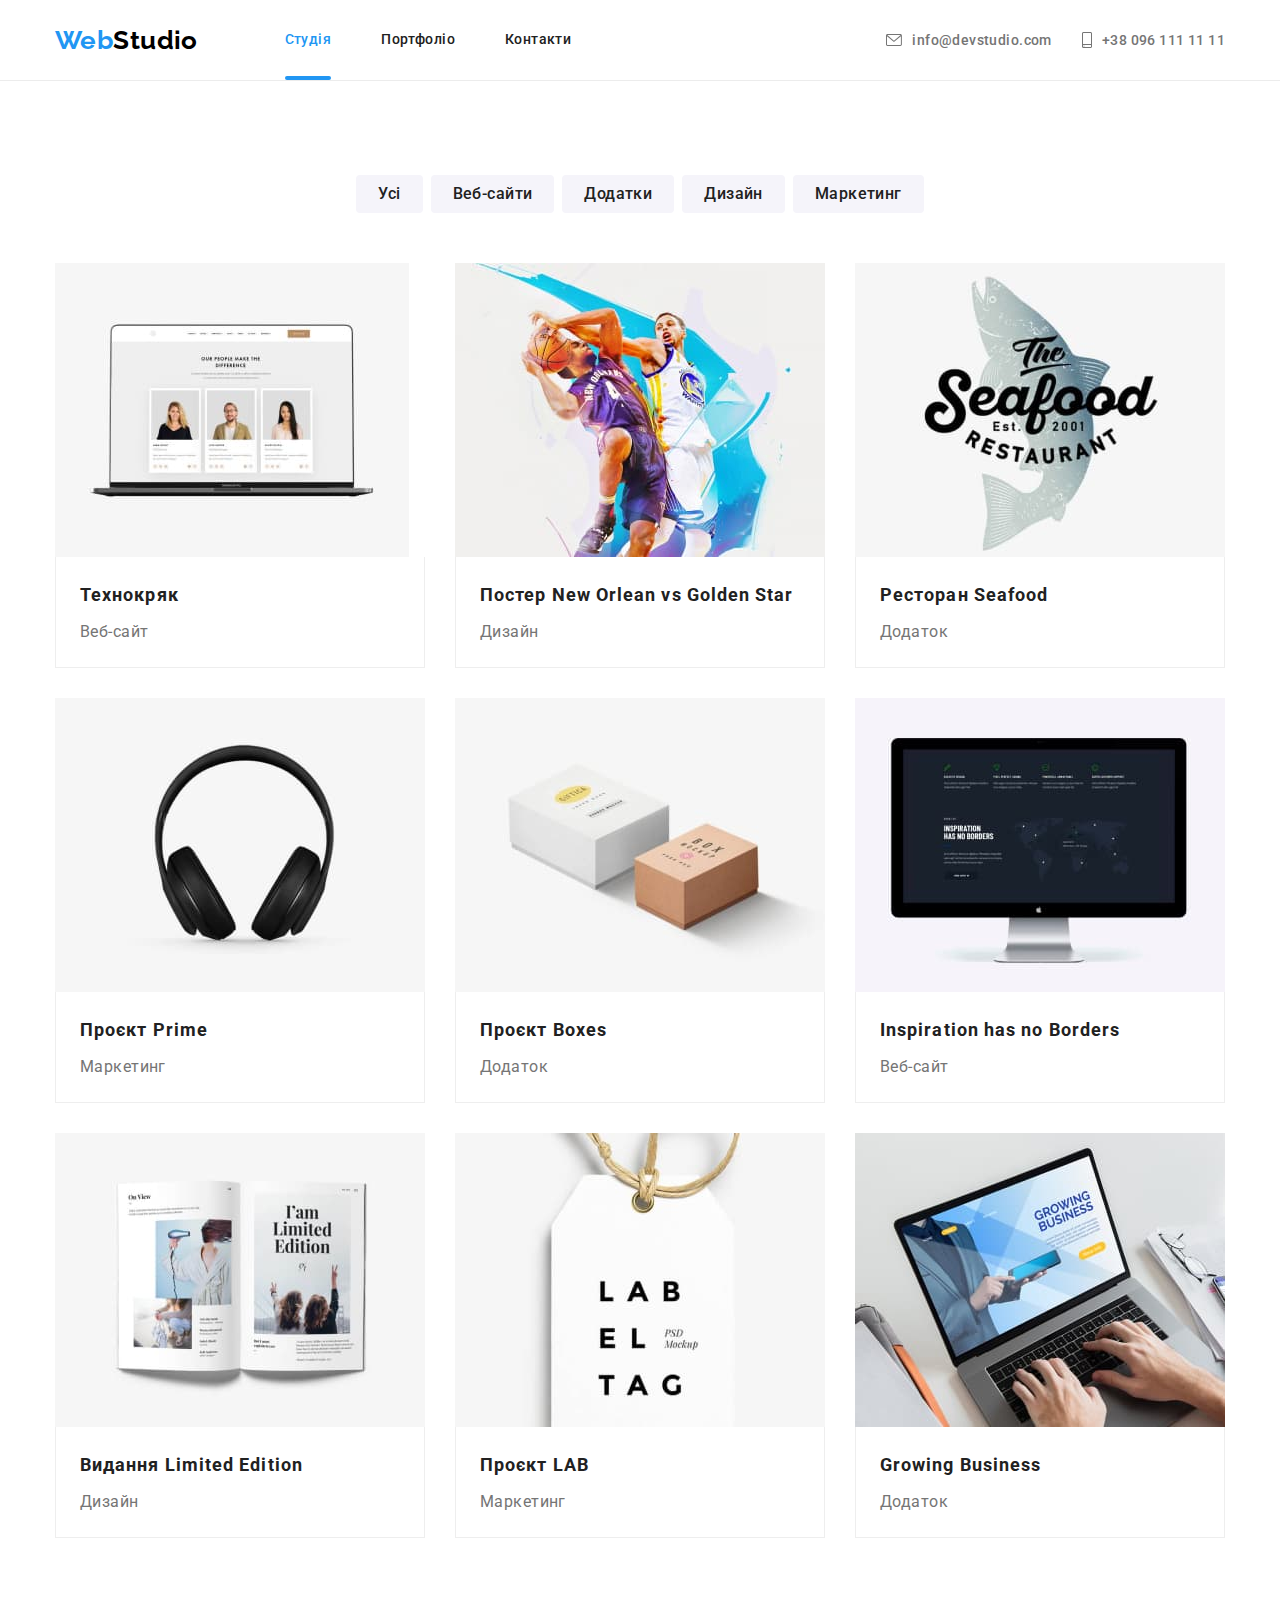
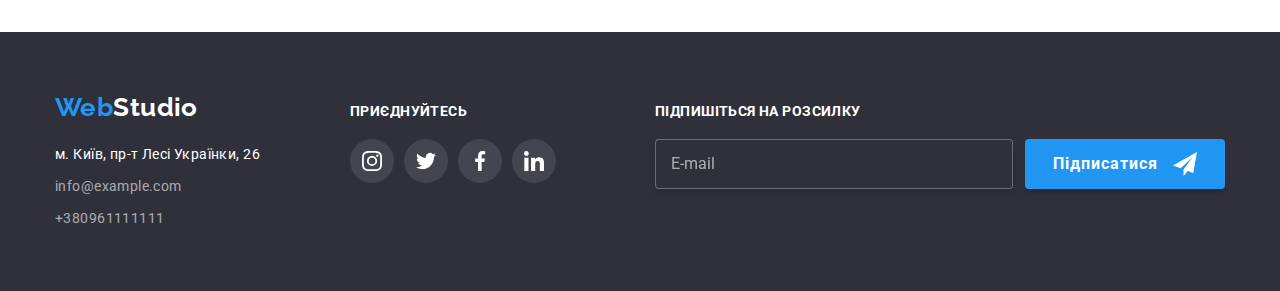
==== commit d056ab18: "поправки" ====
--- a/portfolio.html
+++ b/portfolio.html
@@ -5,11 +5,11 @@
   <meta charset="UTF-8">
   <meta http-equiv="X-UA-Compatible" content="IE=edge">
   <meta name="viewport" content="width=device-width, initial-scale=1.0">
-  <link rel="stylesheet" href="./css/normalize.css" />
+  <link rel="stylesheet" href="./css/normalize.css" >
   <link href="https://fonts.googleapis.com/css2?family=Raleway:wght@700&family=Roboto:wght@400;500;700;900&display=swap"
-    rel="stylesheet" />
+    rel="stylesheet" >
   <!-- <link rel="stylesheet" href="./css/styles.css" /> -->
-  <link rel="stylesheet" href="./css/main.min.css" />
+  <link rel="stylesheet" href="./css/main.min.css" >
   <title>Document</title>
 </head>
 
@@ -31,37 +31,38 @@
           </button>
           <nav>
             <ul class="list header__navigation header__list--position">
-              <li><a class="link header__link" href="./index.html">Студія</a></li>
-              <li><a class="link header__link header__link--color current-home" href="./portfolio.html">Портфоліо</a></li>
+              <li><a class="link header__link header__link--color current-home" href="./index.html">Студія</a></li>
+              <li><a class="link header__link" href="./portfolio.html">Портфоліо</a></li>
               <li><a class="link header__link" href="#">Контакти</a></li>
             </ul>
           </nav>
-          <ul class="list header__list--position header__contacts">
-            <li><a class="link header__link header__link--position header__contacts-mail"
-                href="mailto:info@devstudio.com">
-                <svg class="header__icon" width="16" height="12">
-                  <use href="./images/icons.svg#icon-letter"></use>
-                </svg><span>info@devstudio.com</span></a></li>
-            <li><a class="link header__link header__link--position header__contacts-tel class=" header__soc-decor""
-                href="tel:+380961111111">
-                <svg class="header__icon" width="10" height="16">
-                  <use href="./images/icons.svg#icon-smartphone"></use>
-                </svg><span>+38 096 111 11 11</span></a></li>
-          </ul>
-          <ul class="list header__soc-list">
-            <li>
-              <a class="link header__soc-link" href="">Instagram <span class="header__soc-decor">|</span></a>
-            </li>
-            <li>
-              <a class="link header__soc-link" href="">Twitter <span class="header__soc-decor">|</span></a>
-            </li>
-            <li>
-              <a class="link header__soc-link" href="">Facebook <span class="header__soc-decor">|</span></a>
-            </li>
-            <li>
-              <a class="link header__soc-link" href="">LinkedIn <span class="header__soc-decor"> </span></a>
-            </li>
-          </ul>
+          <div class="menu__contacts">
+            <ul class="list header__list--position header__contacts">
+              <li><a class="link header__link header__link--position header__contacts-mail"
+                  href="mailto:info@devstudio.com">
+                  <svg class="header__icon" width="16" height="12">
+                    <use href="./images/icons.svg#icon-letter"></use>
+                  </svg><span>info@devstudio.com</span></a></li>
+              <li><a class="link header__link header__link--position header__contacts-tel" href="tel:+380961111111">
+                  <svg class="header__icon" width="10" height="16">
+                    <use href="./images/icons.svg#icon-smartphone"></use>
+                  </svg><span>+38 096 111 11 11</span></a></li>
+            </ul>
+            <ul class="list header__soc-list">
+              <li>
+                <a class="link header__soc-link" href="">Instagram <span class="header__soc-decor">|</span></a>
+              </li>
+              <li>
+                <a class="link header__soc-link" href="">Twitter <span class="header__soc-decor">|</span></a>
+              </li>
+              <li>
+                <a class="link header__soc-link" href="">Facebook <span class="header__soc-decor">|</span></a>
+              </li>
+              <li>
+                <a class="link header__soc-link" href="">LinkedIn <span class="header__soc-decor"> </span></a>
+              </li>
+            </ul>
+          </div>
         </div>
       </div>
     </div>
@@ -71,7 +72,6 @@
       <div class="section">
         <h1 class="visually-hidden">Портфоліо</h1>
         <ul class="list portfolio__menu">
-          <div class="portfolio_menu--btn">
           <li>
             <button class="btn portfolio__button" type="button">Усі</button>
           </li>
@@ -81,15 +81,12 @@
           <li>
             <button class="btn portfolio__button" type="button">Додатки</button>
           </li>
-          </div>
-          <div class="portfolio_menu--btn">
           <li>
             <button class="btn portfolio__button" type="button">Дизайн</button>
           </li>
           <li>
             <button class="btn portfolio__button" type="button">Маркетинг</button>
           </li>
-          </div>
         </ul>
         <ul class="list portfolio__list">
           <li class="portfolio__item">
@@ -97,12 +94,12 @@
             <div class="portfolio__overlay">
               <picture>
                 <source srcset="./images/website_mob.jpg 1x, ./images/website_mob@2x.jpg 2x" type="image/jpeg"
-                  media="(max-width: 767px)" />
+                  media="(max-width: 767px)" >
                 <source srcset="./images/website_tab.jpg 1x, ./images/website_tab@2x.jpg 2x" type="image/jpeg"
-                  media="(max-width: 1199px)" />
+                  media="(min-width: 768px)" >
                 <source srcset="./images/website_desk.jpg 1x, ./images/website_desk@2x.jpg 2x" type="image/jpeg"
-                  media="(min-width: 1200px)" />
-            <img src="images/website.jpg" alt="ноутбук" sizes="(min-width: 1200px) 33vw, (min-width: 768px) 50vw, 100vw" />
+                  media="(min-width: 1200px)">
+            <img src="images/website.jpg" alt="ноутбук">
               </picture>
             <p class="portfolio__text--overlay">Ресурс пропонує комплексні пропозиції з різним рівнем функціоналу та сервісів. Все це дозволить відвідувачу отримати
             вичерпні відомості про компанію чи приватну особу.</p>
@@ -118,12 +115,12 @@
             <div class="portfolio__overlay">
               <picture>
                 <source srcset="./images/design_mob.jpg 1x, ./images/design_mob@2x.jpg 2x" type="image/jpeg"
-                  media="(max-width: 767px)" />
+                  media="(max-width: 767px)" >
                 <source srcset="./images/design_tab.jpg 1x, ./images/design_tab@2x.jpg 2x" type="image/jpeg"
-                  media="(max-width: 1199px)" />
+                  media="(max-width: 1199px)" >
                 <source srcset="./images/design_desk.jpg 1x, ./images/design_desk@2x.jpg 2x" type="image/jpeg"
-                  media="(min-width: 1200px)" />
-            <img src="images/design.jpg" alt="постер баскетбольної гри" sizes="(min-width: 1200px) 33vw, (min-width: 768px) 50vw, 100vw" />
+                  media="(min-width: 1200px)" >
+            <img src="images/design.jpg" alt="постер баскетбольної гри" >
               </picture>
             <p class="portfolio__text--overlay">Ресурс пропонує комплексні пропозиції з різним рівнем функціоналу та сервісів. Все це дозволить
               відвідувачу отримати
@@ -140,12 +137,12 @@
             <div class="portfolio__overlay">
               <picture>
                 <source srcset="./images/application_mob.jpg 1x, ./images/application_mob@2x.jpg 2x" type="image/jpeg"
-                  media="(max-width: 767px)" />
+                  media="(max-width: 767px)" >
                 <source srcset="./images/application_tab.jpg 1x, ./images/application_tab@2x.jpg 2x" type="image/jpeg"
-                  media="(max-width: 1199px)" />
+                  media="(max-width: 1199px)" >
                 <source srcset="./images/application_desk.jpg 1x, ./images/application_desk@2x.jpg 2x" type="image/jpeg"
-                  media="(min-width: 1200px)" />
-            <img src="images/application.jpg" alt="риба з назвою ресторану" sizes="(min-width: 1200px) 33vw, (min-width: 768px) 50vw, 100vw" />
+                  media="(min-width: 1200px)" >
+            <img src="images/application.jpg" alt="риба з назвою ресторану" >
               </picture>
             <p class="portfolio__text--overlay">Ресурс пропонує комплексні пропозиції з різним рівнем функціоналу та сервісів. Все це дозволить
               відвідувачу отримати
@@ -162,12 +159,12 @@
             <div class="portfolio__overlay">
               <picture>
                 <source srcset="./images/projectprime_mob.jpg 1x, ./images/projectprime_mob@2x.jpg 2x" type="image/jpeg"
-                  media="(max-width: 767px)" />
+                  media="(max-width: 767px)" >
                 <source srcset="./images/projectprime_tab.jpg 1x, ./images/projectprime_tab@2x.jpg 2x" type="image/jpeg"
-                  media="(max-width: 1199px)" />
+                  media="(max-width: 1199px)" >
                 <source srcset="./images/projectprime_desk.jpg 1x, ./images/projectprime_desk@2x.jpg 2x" type="image/jpeg"
-                  media="(min-width: 1200px)" />
-            <img src="images/projectprime.jpg" alt="наушники" sizes="(min-width: 1200px) 33vw, (min-width: 768px) 50vw, 100vw" />
+                  media="(min-width: 1200px)" >
+            <img src="images/projectprime.jpg" alt="наушники" >
               </picture>
             <p class="portfolio__text--overlay">Ресурс пропонує комплексні пропозиції з різним рівнем функціоналу та сервісів. Все це дозволить
               відвідувачу отримати
@@ -184,12 +181,12 @@
             <div class="portfolio__overlay">
               <picture>
                 <source srcset="./images/projectboxes_mob.jpg 1x, ./images/projectboxes_mob@2x.jpg 2x" type="image/jpeg"
-                  media="(max-width: 767px)" />
+                  media="(max-width: 767px)" >
                 <source srcset="./images/projectboxes_tab.jpg 1x, ./images/projectboxes_tab@2x.jpg 2x" type="image/jpeg"
-                  media="(max-width: 1199px)" />
+                  media="(max-width: 1199px)" >
                 <source srcset="./images/projectboxes_desk.jpg 1x, ./images/projectboxes_desk@2x.jpg 2x" type="image/jpeg"
-                  media="(min-width: 1200px)" />
-            <img src="images/projectboxes.jpg" alt="дві коробочки" sizes="(min-width: 1200px) 33vw, (min-width: 768px) 50vw, 100vw" />
+                  media="(min-width: 1200px)" >
+            <img src="images/projectboxes.jpg" alt="дві коробочки" >
               </picture>
             <p class="portfolio__text--overlay">Ресурс пропонує комплексні пропозиції з різним рівнем функціоналу та сервісів. Все це дозволить
               відвідувачу отримати
@@ -206,12 +203,12 @@
             <div class="portfolio__overlay">
               <picture>
                 <source srcset="./images/inspiration_mob.jpg 1x, ./images/inspiration_mob@2x.jpg 2x" type="image/jpeg"
-                  media="(max-width: 767px)" />
+                  media="(max-width: 767px)" >
                 <source srcset="./images/inspiration_tab.jpg 1x, ./images/inspiration_tab@2x.jpg 2x" type="image/jpeg"
-                  media="(max-width: 1199px)" />
+                  media="(max-width: 1199px)" >
                 <source srcset="./images/inspiration_desk.jpg 1x, ./images/inspiration_desk@2x.jpg 2x" type="image/jpeg"
-                  media="(min-width: 1200px)" />
-            <img src="images/inspiration.jpg" alt="монітор комп'ютера" sizes="(min-width: 1200px) 33vw, (min-width: 768px) 50vw, 100vw" />
+                  media="(min-width: 1200px)" >
+            <img src="images/inspiration.jpg" alt="монітор комп'ютера" >
               </picture>
             <p class="portfolio__text--overlay">Ресурс пропонує комплексні пропозиції з різним рівнем функціоналу та сервісів. Все це дозволить
               відвідувачу отримати
@@ -228,12 +225,12 @@
             <div class="portfolio__overlay">
               <picture>
                 <source srcset="./images/projectlimited_mob.jpg 1x, ./images/projectlimited_mob@2x.jpg 2x" type="image/jpeg"
-                  media="(max-width: 767px)" />
+                  media="(max-width: 767px)" >
                 <source srcset="./images/projectlimited_tab.jpg 1x, ./images/projectlimited_tab@2x.jpg 2x" type="image/jpeg"
-                  media="(max-width: 1199px)" />
+                  media="(max-width: 1199px)" >
                 <source srcset="./images/projectlimited_desk.jpg 1x, ./images/projectlimited_desk@2x.jpg 2x" type="image/jpeg"
-                  media="(min-width: 1200px)" />
-            <img src="images/projectlimited.jpg" alt="книга" sizes="(min-width: 1200px) 33vw, (min-width: 768px) 50vw, 100vw" />
+                  media="(min-width: 1200px)" >
+            <img src="images/projectlimited.jpg" alt="книга" >
               </picture>
             <p class="portfolio__text--overlay">Ресурс пропонує комплексні пропозиції з різним рівнем функціоналу та сервісів. Все це дозволить
               відвідувачу отримати
@@ -250,12 +247,12 @@
             <div class="portfolio__overlay">
               <picture>
                 <source srcset="./images/projectlab_mob.jpg 1x, ./images/projectlab_mob@2x.jpg 2x" type="image/jpeg"
-                  media="(max-width: 767px)" />
+                  media="(max-width: 767px)" >
                 <source srcset="./images/projectlab_tab.jpg 1x, ./images/projectlab_tab@2x.jpg 2x" type="image/jpeg"
-                  media="(max-width: 1199px)" />
+                  media="(max-width: 1199px)" >
                 <source srcset="./images/projectlab_desk.jpg 1x, ./images/projectlab_desk@2x.jpg 2x" type="image/jpeg"
-                  media="(min-width: 1200px)" />
-            <img src="images/projectlab.jpg" alt="бірочка" sizes="(min-width: 1200px) 33vw, (min-width: 768px) 50vw, 100vw" />
+                  media="(min-width: 1200px)" >
+            <img src="images/projectlab.jpg" alt="бірочка" >
               </picture>
             <p class="portfolio__text--overlay">Ресурс пропонує комплексні пропозиції з різним рівнем функціоналу та сервісів. Все це дозволить
               відвідувачу отримати
@@ -272,12 +269,12 @@
             <div class="portfolio__overlay">
               <picture>
                 <source srcset="./images/businessapplication_mob.jpg 1x, ./images/businessapplication_mob@2x.jpg 2x" type="image/jpeg"
-                  media="(max-width: 767px)" />
+                  media="(max-width: 767px)" >
                 <source srcset="./images/businessapplication_tab.jpg 1x, ./images/businessapplication_tab@2x.jpg 2x" type="image/jpeg"
-                  media="(max-width: 1199px)" />
+                  media="(max-width: 1199px)" >
                 <source srcset="./images/businessapplication_desk.jpg 1x, ./images/businessapplication_desk@2x.jpg 2x" type="image/jpeg"
-                  media="(min-width: 1200px)" />
-            <img src="images/businessapplication.jpg" alt="бізнесмен за ноутбуком" sizes="(min-width: 1200px) 33vw, (min-width: 768px) 50vw, 100vw" />
+                  media="(min-width: 1200px)" >
+            <img src="images/businessapplication.jpg" alt="бізнесмен за ноутбуком" >
               </picture>
             <p class="portfolio__text--overlay">Ресурс пропонує комплексні пропозиції з різним рівнем функціоналу та сервісів. Все це дозволить
               відвідувачу отримати
@@ -341,7 +338,7 @@
         <h3 class="footer__header">Підпишіться на розсилку</h3>
         <form class="footer__form">
           <label class="footer__label">
-            <input type="email" name="email" placeholder="E-mail" class="footer__mail" required />
+            <input type="email" name="email" placeholder="E-mail" class="footer__mail" required >
           </label>
           <button type="submit" class="btn button footer__button">Підписатися<svg class="footer__icon" width="24"
               height="24">
--- a/css/main.min.css
+++ b/css/main.min.css
@@ -1 +1 @@
-@font-face{font-family:"Roboto" sans-serif;font-style:normal;font-weight:400;src:url("../fonts/roboto-v30-latin_cyrillic-regular.eot");src:local(""),url("../fonts/roboto-v30-latin_cyrillic-regular.eot?#iefix") format("embedded-opentype"),url("../fonts/roboto-v30-latin_cyrillic-regular.woff2") format("woff2"),url("../fonts/roboto-v30-latin_cyrillic-regular.woff") format("woff"),url("../fonts/roboto-v30-latin_cyrillic-regular.ttf") format("truetype"),url("../fonts/roboto-v30-latin_cyrillic-regular.svg#Roboto") format("svg")}@font-face{font-family:"Roboto" sans-serif;font-style:normal;font-weight:500;src:url("../fonts/roboto-v30-latin_cyrillic-500.eot");src:local(""),url("../fonts/roboto-v30-latin_cyrillic-500.eot?#iefix") format("embedded-opentype"),url("../fonts/roboto-v30-latin_cyrillic-500.woff2") format("woff2"),url("../fonts/roboto-v30-latin_cyrillic-500.woff") format("woff"),url("../fonts/roboto-v30-latin_cyrillic-500.ttf") format("truetype"),url("../fonts/roboto-v30-latin_cyrillic-500.svg#Roboto") format("svg")}@font-face{font-family:"Roboto" sans-serif;font-style:normal;font-weight:700;src:url("../fonts/roboto-v30-latin_cyrillic-700.eot");src:local(""),url("../fonts/roboto-v30-latin_cyrillic-700.eot?#iefix") format("embedded-opentype"),url("../fonts/roboto-v30-latin_cyrillic-700.woff2") format("woff2"),url("../fonts/roboto-v30-latin_cyrillic-700.woff") format("woff"),url("../fonts/roboto-v30-latin_cyrillic-700.ttf") format("truetype"),url("../fonts/roboto-v30-latin_cyrillic-700.svg#Roboto") format("svg")}@font-face{font-family:"Roboto" sans-serif;font-style:normal;font-weight:900;src:url("../fonts/roboto-v30-latin_cyrillic-900.eot");src:local(""),url("../fonts/roboto-v30-latin_cyrillic-900.eot?#iefix") format("embedded-opentype"),url("../fonts/roboto-v30-latin_cyrillic-900.woff2") format("woff2"),url("../fonts/roboto-v30-latin_cyrillic-900.woff") format("woff"),url("../fonts/roboto-v30-latin_cyrillic-900.ttf") format("truetype"),url("../fonts/roboto-v30-latin_cyrillic-900.svg#Roboto") format("svg")}@font-face{font-family:"Raleway" sans-serif;font-style:normal;font-weight:700;src:url("../fonts/raleway-v28-latin_cyrillic-700.eot");src:local(""),url("../fonts/raleway-v28-latin_cyrillic-700.eot?#iefix") format("embedded-opentype"),url("../fonts/raleway-v28-latin_cyrillic-700.woff2") format("woff2"),url("../fonts/raleway-v28-latin_cyrillic-700.woff") format("woff"),url("../fonts/raleway-v28-latin_cyrillic-700.ttf") format("truetype"),url("../fonts/raleway-v28-latin_cyrillic-700.svg#Raleway") format("svg")}.visually-hidden{position:absolute;white-space:nowrap;width:1px;height:1px;overflow:hidden;border:0;padding:0;clip:rect(0 0 0 0);-webkit-clip-path:inset(50%);clip-path:inset(50%);margin:-1px}.container{padding:0 15px;margin:auto}@media screen and (min-width: 480px){.container{width:480px}}@media screen and (min-width: 768px){.container{width:768px}}@media screen and (min-width: 1200px){.container{width:1200px}}.list{list-style-type:none}.flex-list{display:-webkit-box;display:-ms-flexbox;display:flex}.section{padding:60px 0}@media screen and (min-width: 1200px){.section{padding:94px 0}}.portfolio__button:hover,.portfolio__button:focus,.portfolio__button,.modal__button,.footer__button,.hero__button,.button__open,.button__close,.button:hover,.button:focus{border:none;cursor:pointer;background-color:#188ce8;-webkit-transition:background-color 250ms cubic-bezier(0.4, 0, 0.2, 1);transition:background-color 250ms cubic-bezier(0.4, 0, 0.2, 1)}.button:hover,.button:focus{background-color:#2196f3;-webkit-box-shadow:0px 4px 4px rgba(0,0,0,.15);box-shadow:0px 4px 4px rgba(0,0,0,.15);border-radius:4px;font-weight:700;font-size:16px;line-height:1.875;letter-spacing:.06em;color:#fff;background-color:#188ce8;-webkit-transition:background-color 250ms cubic-bezier(0.4, 0, 0.2, 1);transition:background-color 250ms cubic-bezier(0.4, 0, 0.2, 1)}.portfolio__link,.footer-soc__link,.footer__contacts,.footer__address,.customer__link,.team__soc-link,.service__list,.header__link,.header__soc-link{text-decoration:none;color:#2196f3;-webkit-transition:color 250ms cubic-bezier(0.4, 0, 0.2, 1);transition:color 250ms cubic-bezier(0.4, 0, 0.2, 1)}.link:hover,.link:focus,.link:active{color:#2196f3;fill:#2196f3}.secondary-title{margin:0 0 30px;text-align:center;font-size:28px;font-weight:700;line-height:1.1717;color:#212121}@media screen and (min-width: 1200px){.secondary-title{margin:0 0 50px;font-size:36px}}img{display:block;max-width:100%;height:auto}body{font-family:"Roboto",sans-serif;font-size:14px;line-height:1.7142;letter-spacing:.03em;color:#757575}body.menu-container-open{overflow:hidden}ul{padding:0;margin:0}h1,h2,p{margin:0}img,svg{display:block}.header{position:relative;border-bottom:1px solid #ececec}.header__container{width:100%;display:-webkit-box;display:-ms-flexbox;display:flex;-webkit-box-pack:justify;-ms-flex-pack:justify;justify-content:space-between;-webkit-box-align:center;-ms-flex-align:center;align-items:center}.header__navigation{display:block;width:100%}@media screen and (min-width: 768px){.header__navigation{display:-webkit-box;display:-ms-flexbox;display:flex;-webkit-box-pack:justify;-ms-flex-pack:justify;justify-content:space-between;-webkit-box-align:center;-ms-flex-align:center;align-items:center}}@media screen and (max-width: 767px){.header__navigation li:last-child{margin-bottom:300px}}.header__logo{color:#2196f3;text-decoration:none;font-family:"Raleway",sans-serif;font-weight:700;font-size:24px;line-height:1.1666;padding:16px 0}@media screen and (min-width: 1200px){.header__logo{font-size:26px;line-height:1.1923}}.header__logo--color{color:#000;text-decoration:none;font-family:"Raleway",sans-serif;font-weight:700;font-size:24px;line-height:1.1666}@media screen and (min-width: 1200px){.header__logo--color{font-size:26px;line-height:1.1923}}@media screen and (min-width: 768px){.header__logo{padding:26px 0}}@media screen and (min-width: 1200px){.header__logo{padding:24px 0}}.footer__logo{color:#2196f3;text-decoration:none;font-family:"Raleway",sans-serif;font-weight:700;font-size:24px;line-height:1.1666;text-align:center;display:block;margin-bottom:20px}@media screen and (min-width: 1200px){.footer__logo{font-size:26px;line-height:1.1923}}.footer__logo--color{color:#fff;text-decoration:none;font-family:"Raleway",sans-serif;font-weight:700;font-size:24px;line-height:1.1666}@media screen and (min-width: 1200px){.footer__logo--color{font-size:26px;line-height:1.1923}}@media screen and (min-width: 1200px){.footer__logo{text-align:left}}@media screen and (max-width: 767px){.menu-container{display:none;position:absolute;top:0;width:100%;max-width:480px;padding:48px 40px;background-color:#fff;z-index:1;left:50%;-webkit-transform:translate(-50%) scale(1);transform:translate(-50%) scale(1);-webkit-transition:-webkit-transform 2250ms cubic-bezier(0.4, 0, 0.2, 1);transition:-webkit-transform 2250ms cubic-bezier(0.4, 0, 0.2, 1);transition:transform 2250ms cubic-bezier(0.4, 0, 0.2, 1);transition:transform 2250ms cubic-bezier(0.4, 0, 0.2, 1), -webkit-transform 2250ms cubic-bezier(0.4, 0, 0.2, 1)}.menu-container.is-open{display:block}}@media screen and (min-width: 768px){.menu-container{display:-webkit-box;display:-ms-flexbox;display:flex;-webkit-box-pack:justify;-ms-flex-pack:justify;justify-content:space-between;-webkit-box-align:center;-ms-flex-align:center;align-items:center;gap:96px}}@media screen and (min-width: 1200px){.menu-container{gap:315px}}.button__close{position:absolute;top:10px;right:15px}.button__open,.button__close{background-color:rgba(0,0,0,0);padding:0}.button__open:focus .icon-menu,.button__open:focus .icon-cross,.button__open:active .icon-menu,.button__open:active .icon-cross,.button__close:focus .icon-menu,.button__close:focus .icon-cross,.button__close:active .icon-menu,.button__close:active .icon-cross{fill:#2196f3}@media(min-width: 768px){.button__open,.button__close{display:none}}.icon-cross,.icon-menu{fill:#212121;-webkit-transition:fill 250ms cubic-bezier(0.4, 0, 0.2, 1);transition:fill 250ms cubic-bezier(0.4, 0, 0.2, 1)}.header__soc-list{display:-webkit-box;display:-ms-flexbox;display:flex;-webkit-box-align:center;-ms-flex-align:center;align-items:center;-ms-flex-wrap:wrap;flex-wrap:wrap;margin-bottom:10px}@media screen and (min-width: 768px){.header__soc-list{display:none}}.header__soc-link{display:-webkit-box;display:-ms-flexbox;display:flex;-webkit-box-align:center;-ms-flex-align:center;align-items:center;margin-bottom:10px;font-weight:500;font-size:18px;line-height:1.222;letter-spacing:.02em;color:#2196f3}.header__soc-link span{display:block;color:#757575;font-size:22px;margin-left:10px;margin-right:10px}@media screen and (min-width: 768px){.header__list--position{display:-webkit-box;display:-ms-flexbox;display:flex;-webkit-box-align:center;-ms-flex-align:center;align-items:center;gap:50px;margin:0}}@media(max-width: 767px){.header__contacts{display:-webkit-box;display:-ms-flexbox;display:flex;-webkit-box-orient:vertical;-webkit-box-direction:reverse;-ms-flex-direction:column-reverse;flex-direction:column-reverse}}@media(min-width: 768px){.header__contacts{display:block}}@media(min-width: 1200px){.header__contacts{display:-webkit-box;display:-ms-flexbox;display:flex;-webkit-box-pack:end;-ms-flex-pack:end;justify-content:flex-end;gap:30px}}.header__link{font-weight:500;color:#212121}@media screen and (max-width: 767px){.header__link{display:block;margin-bottom:32px;font-size:40px;line-height:1.175;letter-spacing:.02em;width:100%}}@media screen and (min-width: 768px){.header__link{font-size:14px;line-height:1.1428;padding:32px 0}.header__link--position{padding:5px 0;display:-webkit-box;display:-ms-flexbox;display:flex;-webkit-box-align:center;-ms-flex-align:center;align-items:center;color:currentColor}.header__link--color{position:relative;color:#2196f3}}@media screen and (min-width: 1200px){.header__link--position{padding:32px 0}}@media screen and (min-width: 768px){.current-home::after{content:"";width:100%;height:4px;position:absolute;left:0;bottom:0px;border-radius:2px;background-color:#2196f3}}.header__icon{margin-right:10px;fill:currentColor}@media screen and (max-width: 767px){.header__icon{display:none}}@media screen and (max-width: 767px){.header__contacts-mail{font-size:24px;color:#757575;margin-bottom:64px}.header__contacts-tel{font-size:34px;line-height:1.1764;color:#2196f3}}.hero__section{background-color:#2f303a;background-repeat:no-repeat;background-size:cover;margin:0 auto;background-position:center}@media screen and (max-width: 767px){.hero__section{background-image:-webkit-gradient(linear, left top, left bottom, from(rgba(47, 48, 58, 0.4)), to(rgba(47, 48, 58, 0.4))),url("../images/hero_mob.jpg");background-image:linear-gradient(rgba(47, 48, 58, 0.4), rgba(47, 48, 58, 0.4)),url("../images/hero_mob.jpg");max-width:100%}}@media screen and (max-width: 767px)and (min-device-pixel-ratio: 2),screen and (max-width: 767px)and (-webkit-min-device-pixel-ratio: 2),screen and (max-width: 767px)and (min-resolution: 192dpi),screen and (max-width: 767px)and (min-resolution: 2dppx){.hero__section{background-image:-webkit-gradient(linear, left top, left bottom, from(rgba(47, 48, 58, 0.4)), to(rgba(47, 48, 58, 0.4))),url("../images/hero_mob@2x.jpg");background-image:linear-gradient(rgba(47, 48, 58, 0.4), rgba(47, 48, 58, 0.4)),url("../images/hero_mob@2x.jpg")}}@media screen and (min-width: 768px){.hero__section{background-image:-webkit-gradient(linear, left top, left bottom, from(rgba(47, 48, 58, 0.4)), to(rgba(47, 48, 58, 0.4))),url("../images/hero_tablet.jpg");background-image:linear-gradient(rgba(47, 48, 58, 0.4), rgba(47, 48, 58, 0.4)),url("../images/hero_tablet.jpg")}}@media screen and (min-width: 768px)and (min-device-pixel-ratio: 2),screen and (min-width: 768px)and (-webkit-min-device-pixel-ratio: 2),screen and (min-width: 768px)and (min-resolution: 192dpi),screen and (min-width: 768px)and (min-resolution: 2dppx){.hero__section{background-image:-webkit-gradient(linear, left top, left bottom, from(rgba(47, 48, 58, 0.4)), to(rgba(47, 48, 58, 0.4))),url("../images/hero_tablet@2x.jpg");background-image:linear-gradient(rgba(47, 48, 58, 0.4), rgba(47, 48, 58, 0.4)),url("../images/hero_tablet@2x.jpg");max-width:100%}}@media screen and (min-width: 1200px){.hero__section{background-image:-webkit-gradient(linear, left top, left bottom, from(rgba(47, 48, 58, 0.4)), to(rgba(47, 48, 58, 0.4))),url("../images/hero_desktop.jpg");background-image:linear-gradient(rgba(47, 48, 58, 0.4), rgba(47, 48, 58, 0.4)),url("../images/hero_desktop.jpg")}}@media screen and (min-width: 1200px)and (min-device-pixel-ratio: 2),screen and (min-width: 1200px)and (-webkit-min-device-pixel-ratio: 2),screen and (min-width: 1200px)and (min-resolution: 192dpi),screen and (min-width: 1200px)and (min-resolution: 2dppx){.hero__section{background-image:-webkit-gradient(linear, left top, left bottom, from(rgba(47, 48, 58, 0.4)), to(rgba(47, 48, 58, 0.4))),url("../images/hero_desktop@2x.jpg");background-image:linear-gradient(rgba(47, 48, 58, 0.4), rgba(47, 48, 58, 0.4)),url("../images/hero_desktop@2x.jpg");max-width:1600px}}.hero__container{display:-webkit-box;display:-ms-flexbox;display:flex;-webkit-box-orient:vertical;-webkit-box-direction:normal;-ms-flex-direction:column;flex-direction:column;-webkit-box-align:center;-ms-flex-align:center;align-items:center;gap:30px;padding-top:118px;padding-bottom:118px}@media screen and (min-width: 768px){.hero__container{padding-left:189px;padding-right:189px}}@media screen and (min-width: 1200px){.hero__container{padding:200px 250px 200px}}.hero__title{margin:0;text-align:center;font-weight:900;font-size:26px;line-height:1.6153;letter-spacing:.06em;text-transform:uppercase;color:#fff}@media screen and (min-width: 1200px){.hero__title{font-size:44px;line-height:1.3636}}.hero__button{background-color:#2196f3;-webkit-box-shadow:0px 4px 4px rgba(0,0,0,.15);box-shadow:0px 4px 4px rgba(0,0,0,.15);border-radius:4px;font-weight:700;font-size:16px;line-height:1.875;letter-spacing:.06em;color:#fff;width:200px;height:50px}@media screen and (min-width: 768px){.advantage__list{display:-webkit-box;display:-ms-flexbox;display:flex;-ms-flex-wrap:wrap;flex-wrap:wrap;gap:30px}}.advantage__item p{margin-bottom:30px}@media screen and (min-width: 768px){.advantage__item{width:calc((100% - 30px)/2)}}@media screen and (min-width: 1200px){.advantage__item{width:calc((100% - 90px)/4);-ms-flex-wrap:nowrap;flex-wrap:nowrap}}.advantage__title{margin:0 0 10px;font-size:14px;line-height:1.15;text-transform:uppercase;color:#212121;text-align:center}@media screen and (min-width: 768px){.advantage__title{text-align:left}}.advantage__icon--background{width:100%;padding:25px;margin-bottom:30px;border-radius:4px;background-color:#f5f4fa;display:-webkit-box;display:-ms-flexbox;display:flex;-webkit-box-pack:center;-ms-flex-pack:center;justify-content:center;-webkit-box-align:center;-ms-flex-align:center;align-items:center}.service__section{padding-bottom:94px}@media(max-width: 1199px){.service__section{display:none}}.service__list{-webkit-box-pack:justify;-ms-flex-pack:justify;justify-content:space-between}.service__item{display:block;position:relative}.service__overlay{position:absolute;bottom:0px;width:100%;height:70px;background-color:rgba(47,48,58,.8);display:-webkit-box;display:-ms-flexbox;display:flex;-webkit-box-pack:center;-ms-flex-pack:center;justify-content:center;-webkit-box-align:center;-ms-flex-align:center;align-items:center}.service__text{text-transform:uppercase;font-weight:700;line-height:1.1428;color:#fff}.team__section{background-color:#f5f4fa}@media screen and (min-width: 768px){.team__list{display:-webkit-box;display:-ms-flexbox;display:flex;-ms-flex-wrap:wrap;flex-wrap:wrap;gap:30px}}.team__item{background-color:#fff;width:100%;-webkit-box-shadow:0px 1px 3px rgba(0,0,0,.12),0px 1px 1px rgba(0,0,0,.14),0px 2px 1px rgba(0,0,0,.2);box-shadow:0px 1px 3px rgba(0,0,0,.12),0px 1px 1px rgba(0,0,0,.14),0px 2px 1px rgba(0,0,0,.2);border-radius:4px}@media screen and (min-width: 768px){.team__item{width:calc((100% - 30px)/2)}}@media screen and (min-width: 1200px){.team__item{width:calc((100% - 90px)/4)}}@media screen and (max-width: 767px){.team__item:not(:last-child){margin-bottom:30px}}.team__excerpt{padding:30px 0 24px 0}.team__header{text-align:center;margin-top:0;margin-bottom:10px;font-weight:500;font-size:16px;color:#212121}.team__text{text-align:center;margin-bottom:16px;font-size:16px}.team__soc-list{display:-webkit-box;display:-ms-flexbox;display:flex;-webkit-box-pack:center;-ms-flex-pack:center;justify-content:center;gap:10px}.team__soc-link{width:44px;height:44px;border-radius:50%;display:-webkit-box;display:-ms-flexbox;display:flex;-webkit-box-pack:center;-ms-flex-pack:center;justify-content:center;-webkit-box-align:center;-ms-flex-align:center;align-items:center;background-color:rgba(0,0,0,0);-webkit-transition:background-color 250ms cubic-bezier(0.4, 0, 0.2, 1);transition:background-color 250ms cubic-bezier(0.4, 0, 0.2, 1)}.team__soc-link:hover,.team__soc-link:focus,.team__soc-link:active{background-color:#2196f3}.team__soc-icon{fill:#afb1b8;-webkit-transition:fill 250ms cubic-bezier(0.4, 0, 0.2, 1);transition:fill 250ms cubic-bezier(0.4, 0, 0.2, 1)}.team__soc-link:hover .team__soc-icon,.team__soc-link:focus .team__soc-icon{fill:#fff}.customer__list{display:-webkit-box;display:-ms-flexbox;display:flex;-webkit-box-pack:justify;-ms-flex-pack:justify;justify-content:space-between;-ms-flex-wrap:wrap;flex-wrap:wrap;gap:30px}.customer__link{display:block;padding:16px 51px;border:1px solid #afb1b8;border-radius:4px;color:#afb1b8;-webkit-transition:color 250ms cubic-bezier(0.4, 0, 0.2, 1);transition:color 250ms cubic-bezier(0.4, 0, 0.2, 1)}@media screen and (min-width: 768px){.customer__link{padding:16px 59px}}@media screen and (min-width: 1200px){.customer__link{padding:16px 31px}}.customer__link:hover,.customer__link:focus{cursor:pointer;border:1px solid #2196f3}.customer__icon{display:block;fill:#afb1b8;-webkit-transition:fill 250ms cubic-bezier(0.4, 0, 0.2, 1);transition:fill 250ms cubic-bezier(0.4, 0, 0.2, 1)}.customer__link:hover .customer__icon,.customer__link:focus .customer__icon{fill:#2196f3}.footer__section{background-color:#2f303a;padding:60px 0}@media screen and (min-width: 768px){.footer__tablet{display:-webkit-box;display:-ms-flexbox;display:flex;-webkit-box-align:baseline;-ms-flex-align:baseline;align-items:baseline;-ms-flex-pack:distribute;justify-content:space-around}}@media screen and (min-width: 1200px){.footer__tablet{gap:90px}}@media screen and (min-width: 1200px){.footer__container{display:-webkit-box;display:-ms-flexbox;display:flex;-webkit-box-pack:justify;-ms-flex-pack:justify;justify-content:space-between;-webkit-box-align:baseline;-ms-flex-align:baseline;align-items:baseline}}.footer__list{text-align:center}@media screen and (min-width: 1200px){.footer__list{text-align:left}}.footer__item:not(:last-child){margin-bottom:8px}@media screen and (max-width: 1199px){.footer__item:last-child{margin-bottom:60px}}.footer__address{display:block;color:#fff;font-style:normal}.footer__contacts{display:block;color:rgba(255,255,255,.6);font-style:normal}.footer__header{text-align:center;font-size:inherit;line-height:1.1428;color:#fff;text-transform:uppercase;margin-bottom:20px;margin-top:0}@media screen and (min-width: 1200px){.footer__header{text-align:left}}.footer-soc__list{display:-webkit-box;display:-ms-flexbox;display:flex;-webkit-box-pack:center;-ms-flex-pack:center;justify-content:center;gap:10px}@media screen and (max-width: 1199px){.footer-soc__list{margin-bottom:60px}}.footer-soc__link{width:44px;height:44px;border-radius:50%;display:-webkit-box;display:-ms-flexbox;display:flex;-webkit-box-pack:center;-ms-flex-pack:center;justify-content:center;-webkit-box-align:center;-ms-flex-align:center;align-items:center;background-color:rgba(255,255,255,.1);-webkit-transition:background-color 250ms cubic-bezier(0.4, 0, 0.2, 1);transition:background-color 250ms cubic-bezier(0.4, 0, 0.2, 1)}.footer-soc__link:hover,.footer-soc__link:focus,.footer-soc__link:active{background-color:#2196f3}.footer__icon{fill:#fff}@media screen and (min-width: 1200px){.footer__subscription{display:-webkit-box;display:-ms-flexbox;display:flex;-webkit-box-orient:vertical;-webkit-box-direction:normal;-ms-flex-direction:column;flex-direction:column}}@media screen and (min-width: 1200px){.footer__form{display:-webkit-box;display:-ms-flexbox;display:flex}}.footer__mail{width:100%;margin-bottom:20px;padding:15px;height:50px;border:1px;border-style:solid;border-color:rgba(255,255,255,.3);-webkit-filter:drop-shadow(0px 4px 4px rgba(0, 0, 0, 0.15));filter:drop-shadow(0px 4px 4px rgba(0, 0, 0, 0.15));border-radius:4px;background-color:#2f303a;outline:none}@media screen and (min-width: 768px)and (max-width: 1200px){.footer__mail{margin-left:calc((100% - 450px)/2);width:450px}}@media screen and (min-width: 1200px){.footer__mail{width:358px;margin-right:12px}}.footer__mail::-webkit-input-placeholder{font-size:16px;line-height:1.25;color:rgba(255,255,255,.6)}.footer__mail::-moz-placeholder{font-size:16px;line-height:1.25;color:rgba(255,255,255,.6)}.footer__mail:-ms-input-placeholder{font-size:16px;line-height:1.25;color:rgba(255,255,255,.6)}.footer__mail::-ms-input-placeholder{font-size:16px;line-height:1.25;color:rgba(255,255,255,.6)}.footer__mail::placeholder{font-size:16px;line-height:1.25;color:rgba(255,255,255,.6)}.footer__mail:not(:-moz-placeholder-shown):required:valid{border-color:#2196f3}.footer__mail:not(:-ms-input-placeholder):required:valid{border-color:#2196f3}.footer__mail:not(:placeholder-shown):required:valid{border-color:#2196f3}.footer__button{background-color:#2196f3;-webkit-box-shadow:0px 4px 4px rgba(0,0,0,.15);box-shadow:0px 4px 4px rgba(0,0,0,.15);border-radius:4px;font-weight:700;font-size:16px;line-height:1.875;letter-spacing:.06em;color:#fff;display:-webkit-box;display:-ms-flexbox;display:flex;-webkit-box-align:center;-ms-flex-align:center;align-items:center;-webkit-box-pack:justify;-ms-flex-pack:justify;justify-content:space-between;padding:10px 28px;margin-left:auto;margin-right:auto;width:200px;height:50px}@media screen and (min-width: 1200px){.footer__button{margin:0}}.backdrop.is-hidden{visibility:hidden;opacity:0;pointer-events:none;-webkit-transition:opacity 250ms,visibility 250ms,-webkit-transform 250ms;transition:opacity 250ms,visibility 250ms,-webkit-transform 250ms;transition:transform 250ms,opacity 250ms,visibility 250ms;transition:transform 250ms,opacity 250ms,visibility 250ms,-webkit-transform 250ms}.backdrop.is-hidden .modal{-webkit-transform:translate(-50%, -50%) scale(0.9);transform:translate(-50%, -50%) scale(0.9)}.backdrop{position:fixed;left:0;top:0;width:100%;height:100%;background-color:rgba(0,0,0,.2);-webkit-transition:opacity 250ms cubic-bezier(0.4, 0, 0.2, 1);transition:opacity 250ms cubic-bezier(0.4, 0, 0.2, 1)}.modal{padding:40px;position:absolute;top:50%;left:50%;-webkit-transform:translate(-50%, -50%) scale(1);transform:translate(-50%, -50%) scale(1);-webkit-transition:-webkit-transform 250ms cubic-bezier(0.4, 0, 0.2, 1);transition:-webkit-transform 250ms cubic-bezier(0.4, 0, 0.2, 1);transition:transform 250ms cubic-bezier(0.4, 0, 0.2, 1);transition:transform 250ms cubic-bezier(0.4, 0, 0.2, 1), -webkit-transform 250ms cubic-bezier(0.4, 0, 0.2, 1);width:100%;max-width:450px;max-height:609px;height:100%;overflow:auto;background-color:#fff;-webkit-box-shadow:0px 1px 3px rgba(0,0,0,.12),0px 1px 1px rgba(0,0,0,.14),0px 2px 1px rgba(0,0,0,.2);box-shadow:0px 1px 3px rgba(0,0,0,.12),0px 1px 1px rgba(0,0,0,.14),0px 2px 1px rgba(0,0,0,.2);border-radius:4px}@media screen and (min-width: 1200px){.modal{width:100%;max-width:528px;height:100%;max-height:581px}}.modal__button--close{position:absolute;right:8px;top:8px;width:30px;height:30px;background-color:#fff;border:1px solid rgba(0,0,0,.1);border-radius:50%;display:-webkit-box;display:-ms-flexbox;display:flex;-webkit-box-pack:center;-ms-flex-pack:center;justify-content:center;-webkit-box-align:center;-ms-flex-align:center;align-items:center}.modal__button--close{cursor:pointer}.modal__button--close:hover,.modal__button--close:focus,.modal__button--close:active{color:#2196f3;fill:#2196f3}.modal__header{display:block;text-align:center;margin-top:0;margin-bottom:12px;font-size:20px;line-height:1.5;color:#212121}@media screen and (min-width: 1200px){.modal__header{line-height:1.15}}.modal__button--position{position:relative}.modal__button{background-color:#2196f3;-webkit-box-shadow:0px 4px 4px rgba(0,0,0,.15);box-shadow:0px 4px 4px rgba(0,0,0,.15);border-radius:4px;font-weight:700;font-size:16px;line-height:1.875;letter-spacing:.06em;color:#fff;position:absolute;width:200px;height:50px;left:50%;-webkit-transform:translateX(-50%);transform:translateX(-50%)}.modal__feedback{display:-webkit-box;display:-ms-flexbox;display:flex;-webkit-box-orient:vertical;-webkit-box-direction:normal;-ms-flex-direction:column;flex-direction:column}.modal__label{font-size:12px;line-height:1.1716;letter-spacing:.01em;margin-bottom:4px}.modal__svg--position{position:relative;margin-bottom:10px}.modal__input{width:100%;height:40px;padding-left:34px;border:1px solid rgba(33,33,33,.2);border-radius:4px;outline:none}.modal__input--comment{padding:12px 16px;margin-bottom:20px;resize:none;height:auto}.modal__input:focus{border-color:#2196f3;-webkit-transition:border-color 250ms cubic-bezier(0.4, 0, 0.2, 1);transition:border-color 250ms cubic-bezier(0.4, 0, 0.2, 1)}.modal__icon{position:absolute;left:12px;top:11px;fill:#212121;-webkit-transition:fill 250ms cubic-bezier(0.4, 0, 0.2, 1);transition:fill 250ms cubic-bezier(0.4, 0, 0.2, 1)}.modal__input:focus+.modal__icon{fill:#2196f3}.modal__checkbox{position:relative;margin-bottom:30px}.modal__checkbox--input{-webkit-appearance:none;-moz-appearance:none;appearance:none;position:absolute;left:0px}.modal__checkbox--label{font-size:12px;line-height:1.1716;position:relative;left:30px}@media screen and (min-width: 1200px){.modal__checkbox--label{font-size:inherit;line-height:inherit;left:40px}}.modal__checkbox--label::before{position:absolute;left:-25px;bottom:2px;content:"";width:16px;height:15px;border:1px solid #212121;border-radius:2px}.modal__checkbox--icon{position:absolute;display:block;left:-25px;bottom:2px;opacity:0;border-radius:2px;background-color:#2196f3}.modal__checkbox--input:checked~.modal__checkbox--label .modal__checkbox--icon{opacity:1}.modal__link{color:#2196f3}.portfolio__menu{margin-bottom:40px}@media screen and (min-width: 768px){.portfolio__menu{display:-webkit-box;display:-ms-flexbox;display:flex;gap:8px;-webkit-box-pack:center;-ms-flex-pack:center;justify-content:center;margin-bottom:30px}}.portfolio_menu--btn{display:-webkit-box;display:-ms-flexbox;display:flex}@media screen and (max-width: 767px){.portfolio_menu--btn:not(:last-child){margin-bottom:15px}}@media screen and (min-width: 768px){.portfolio_menu--btn{gap:8px;margin-bottom:0}}.portfolio__button{margin-right:8px;padding:6px 22px;font-family:inherit;background-color:#f5f4fa;color:#212121;font-weight:500;font-size:16px;line-height:1.625;border-radius:4px;letter-spacing:inherit;background-color:#f5f4fa;-webkit-transition:background-color 250ms cubic-bezier(0.4, 0, 0.2, 1);transition:background-color 250ms cubic-bezier(0.4, 0, 0.2, 1)}.portfolio__button:hover,.portfolio__button:focus{background-color:#2196f3;color:#fff;-webkit-box-shadow:0px 3px 1px rgba(0,0,0,.1),0px 1px 2px rgba(0,0,0,.08),0px 2px 2px rgba(0,0,0,.12);box-shadow:0px 3px 1px rgba(0,0,0,.1),0px 1px 2px rgba(0,0,0,.08),0px 2px 2px rgba(0,0,0,.12);border-radius:4px}.portfolio__list{width:100%}@media screen and (min-width: 768px){.portfolio__list{display:-webkit-box;display:-ms-flexbox;display:flex;-ms-flex-wrap:wrap;flex-wrap:wrap;gap:30px}}@media screen and (min-width: 1200px){.portfolio__list{-webkit-box-pack:justify;-ms-flex-pack:justify;justify-content:space-between}}@media screen and (min-width: 768px){.portfolio__item{width:354px;height:auto}}@media screen and (min-width: 1200px){.portfolio__item{width:370px}}@media screen and (max-width: 1199px){.portfolio__item:not(:last-child){margin-bottom:30px}}.portfolio__link{display:-webkit-box;display:-ms-flexbox;display:flex;-webkit-box-orient:vertical;-webkit-box-direction:normal;-ms-flex-direction:column;flex-direction:column;height:100%}.portfolio__link:hover,.portfolio__link:focus{-webkit-box-shadow:0px 1px 1px rgba(0,0,0,.12),0px 4px 4px rgba(0,0,0,.06),1px 4px 6px rgba(0,0,0,.16);box-shadow:0px 1px 1px rgba(0,0,0,.12),0px 4px 4px rgba(0,0,0,.06),1px 4px 6px rgba(0,0,0,.16);-webkit-transition:-webkit-box-shadow 250ms cubic-bezier(0.4, 0, 0.2, 1);transition:-webkit-box-shadow 250ms cubic-bezier(0.4, 0, 0.2, 1);transition:box-shadow 250ms cubic-bezier(0.4, 0, 0.2, 1);transition:box-shadow 250ms cubic-bezier(0.4, 0, 0.2, 1), -webkit-box-shadow 250ms cubic-bezier(0.4, 0, 0.2, 1)}.portfolio__desc{padding:20px 24px;border:1px solid #eee;border-top:0;-webkit-box-flex:1;-ms-flex-positive:1;flex-grow:1}.portfolio__header{margin:0 0 4px;text-align:left;font-weight:700;font-size:18px;line-height:2;letter-spacing:.06em;color:#212121}.portfolio__text{margin:0;text-align:left;font-size:16px;line-height:1.875;color:#757575}.portfolio__overlay{position:relative;overflow:hidden}.portfolio__text--overlay{position:absolute;width:100%;height:100%;top:0;background-color:rgba(33,150,243,.9);-webkit-transform:translateY(100%);transform:translateY(100%);-webkit-transition:-webkit-transform 250ms cubic-bezier(0.4, 0, 0.2, 1);transition:-webkit-transform 250ms cubic-bezier(0.4, 0, 0.2, 1);transition:transform 250ms cubic-bezier(0.4, 0, 0.2, 1);transition:transform 250ms cubic-bezier(0.4, 0, 0.2, 1), -webkit-transform 250ms cubic-bezier(0.4, 0, 0.2, 1);padding:77px 24px;font-size:18px;line-height:1.5555;color:#fff}.portfolio__link:hover .portfolio__text--overlay,.portfolio__link:focus .portfolio__text--overlay,.portfolio__link:active .portfolio__text--overlay{-webkit-transform:translateY(0);transform:translateY(0);-webkit-transition:-webkit-transform 250ms cubic-bezier(0.4, 0, 0.2, 1);transition:-webkit-transform 250ms cubic-bezier(0.4, 0, 0.2, 1);transition:transform 250ms cubic-bezier(0.4, 0, 0.2, 1);transition:transform 250ms cubic-bezier(0.4, 0, 0.2, 1), -webkit-transform 250ms cubic-bezier(0.4, 0, 0.2, 1)}/*# sourceMappingURL=main.min.css.map */+@font-face{font-family:"Roboto" sans-serif;font-style:normal;font-weight:400;src:url("../fonts/roboto-v30-latin_cyrillic-regular.eot");src:local(""),url("../fonts/roboto-v30-latin_cyrillic-regular.eot?#iefix") format("embedded-opentype"),url("../fonts/roboto-v30-latin_cyrillic-regular.woff2") format("woff2"),url("../fonts/roboto-v30-latin_cyrillic-regular.woff") format("woff"),url("../fonts/roboto-v30-latin_cyrillic-regular.ttf") format("truetype"),url("../fonts/roboto-v30-latin_cyrillic-regular.svg#Roboto") format("svg")}@font-face{font-family:"Roboto" sans-serif;font-style:normal;font-weight:500;src:url("../fonts/roboto-v30-latin_cyrillic-500.eot");src:local(""),url("../fonts/roboto-v30-latin_cyrillic-500.eot?#iefix") format("embedded-opentype"),url("../fonts/roboto-v30-latin_cyrillic-500.woff2") format("woff2"),url("../fonts/roboto-v30-latin_cyrillic-500.woff") format("woff"),url("../fonts/roboto-v30-latin_cyrillic-500.ttf") format("truetype"),url("../fonts/roboto-v30-latin_cyrillic-500.svg#Roboto") format("svg")}@font-face{font-family:"Roboto" sans-serif;font-style:normal;font-weight:700;src:url("../fonts/roboto-v30-latin_cyrillic-700.eot");src:local(""),url("../fonts/roboto-v30-latin_cyrillic-700.eot?#iefix") format("embedded-opentype"),url("../fonts/roboto-v30-latin_cyrillic-700.woff2") format("woff2"),url("../fonts/roboto-v30-latin_cyrillic-700.woff") format("woff"),url("../fonts/roboto-v30-latin_cyrillic-700.ttf") format("truetype"),url("../fonts/roboto-v30-latin_cyrillic-700.svg#Roboto") format("svg")}@font-face{font-family:"Roboto" sans-serif;font-style:normal;font-weight:900;src:url("../fonts/roboto-v30-latin_cyrillic-900.eot");src:local(""),url("../fonts/roboto-v30-latin_cyrillic-900.eot?#iefix") format("embedded-opentype"),url("../fonts/roboto-v30-latin_cyrillic-900.woff2") format("woff2"),url("../fonts/roboto-v30-latin_cyrillic-900.woff") format("woff"),url("../fonts/roboto-v30-latin_cyrillic-900.ttf") format("truetype"),url("../fonts/roboto-v30-latin_cyrillic-900.svg#Roboto") format("svg")}@font-face{font-family:"Raleway" sans-serif;font-style:normal;font-weight:700;src:url("../fonts/raleway-v28-latin_cyrillic-700.eot");src:local(""),url("../fonts/raleway-v28-latin_cyrillic-700.eot?#iefix") format("embedded-opentype"),url("../fonts/raleway-v28-latin_cyrillic-700.woff2") format("woff2"),url("../fonts/raleway-v28-latin_cyrillic-700.woff") format("woff"),url("../fonts/raleway-v28-latin_cyrillic-700.ttf") format("truetype"),url("../fonts/raleway-v28-latin_cyrillic-700.svg#Raleway") format("svg")}.visually-hidden{position:absolute;white-space:nowrap;width:1px;height:1px;overflow:hidden;border:0;padding:0;clip:rect(0 0 0 0);-webkit-clip-path:inset(50%);clip-path:inset(50%);margin:-1px}.container{padding:0 15px;margin:auto}@media screen and (min-width: 480px){.container{width:480px}}@media screen and (min-width: 768px){.container{width:768px}}@media screen and (min-width: 1200px){.container{width:1200px}}.list{list-style-type:none}.flex-list{display:-webkit-box;display:-ms-flexbox;display:flex}.section{padding:60px 0}@media screen and (min-width: 1200px){.section{padding:94px 0}}.portfolio__button:hover,.portfolio__button:focus,.portfolio__button,.modal__button,.footer__button,.hero__button,.button__open,.button__close,.button:hover,.button:focus{border:none;cursor:pointer;background-color:#188ce8;-webkit-transition:background-color 250ms cubic-bezier(0.4, 0, 0.2, 1);transition:background-color 250ms cubic-bezier(0.4, 0, 0.2, 1)}.button:hover,.button:focus{background-color:#2196f3;-webkit-box-shadow:0px 4px 4px rgba(0,0,0,.15);box-shadow:0px 4px 4px rgba(0,0,0,.15);border-radius:4px;font-weight:700;font-size:16px;line-height:1.875;letter-spacing:.06em;color:#fff;background-color:#188ce8;-webkit-transition:background-color 250ms cubic-bezier(0.4, 0, 0.2, 1);transition:background-color 250ms cubic-bezier(0.4, 0, 0.2, 1)}.portfolio__link,.footer-soc__link,.footer__contacts,.footer__address,.customer__link,.team__soc-link,.service__list,.header__link,.header__soc-link{text-decoration:none;color:#2196f3;-webkit-transition:color 250ms cubic-bezier(0.4, 0, 0.2, 1);transition:color 250ms cubic-bezier(0.4, 0, 0.2, 1)}.link:hover,.link:focus,.link:active{color:#2196f3;fill:#2196f3}.secondary-title{margin:0 0 30px;text-align:center;font-size:28px;font-weight:700;line-height:1.1717;color:#212121}@media screen and (min-width: 1200px){.secondary-title{margin:0 0 50px;font-size:36px}}img{display:block;max-width:100%;height:auto}body{font-family:"Roboto",sans-serif;font-size:14px;line-height:1.7142;letter-spacing:.03em;color:#757575}body.menu-container-open{overflow:hidden}ul{padding:0;margin:0}h1,h2,p{margin:0}img,svg{display:block}.header{position:relative;border-bottom:1px solid #ececec}.header__container{display:-webkit-box;display:-ms-flexbox;display:flex;-webkit-box-pack:justify;-ms-flex-pack:justify;justify-content:space-between;-webkit-box-align:center;-ms-flex-align:center;align-items:center}.header__navigation{display:block;width:100%}@media screen and (min-width: 768px){.header__navigation{display:-webkit-box;display:-ms-flexbox;display:flex;-webkit-box-pack:justify;-ms-flex-pack:justify;justify-content:space-between;-webkit-box-align:center;-ms-flex-align:center;align-items:center}}.header__logo{color:#2196f3;text-decoration:none;font-family:"Raleway",sans-serif;font-weight:700;font-size:24px;line-height:1.1666;padding:16px 0}@media screen and (min-width: 1200px){.header__logo{font-size:26px;line-height:1.1923}}.header__logo--color{color:#000;text-decoration:none;font-family:"Raleway",sans-serif;font-weight:700;font-size:24px;line-height:1.1666}@media screen and (min-width: 1200px){.header__logo--color{font-size:26px;line-height:1.1923}}@media screen and (min-width: 768px){.header__logo{padding:26px 0}}@media screen and (min-width: 1200px){.header__logo{padding:24px 0}}.footer__logo{color:#2196f3;text-decoration:none;font-family:"Raleway",sans-serif;font-weight:700;font-size:24px;line-height:1.1666;text-align:center;display:block;margin-bottom:20px}@media screen and (min-width: 1200px){.footer__logo{font-size:26px;line-height:1.1923}}.footer__logo--color{color:#fff;text-decoration:none;font-family:"Raleway",sans-serif;font-weight:700;font-size:24px;line-height:1.1666}@media screen and (min-width: 1200px){.footer__logo--color{font-size:26px;line-height:1.1923}}@media screen and (min-width: 1200px){.footer__logo{text-align:left}}@media screen and (max-width: 767px){.menu-container{display:none;-webkit-box-orient:vertical;-webkit-box-direction:normal;-ms-flex-direction:column;flex-direction:column;-webkit-box-pack:justify;-ms-flex-pack:justify;justify-content:space-between;position:fixed;overflow:scroll;top:0;width:100vw;height:100vh;padding:48px 40px;background-color:#fff;z-index:1;left:50%;-webkit-transform:translate(-50%) scale(1);transform:translate(-50%) scale(1);-webkit-transition:-webkit-transform 2250ms cubic-bezier(0.4, 0, 0.2, 1);transition:-webkit-transform 2250ms cubic-bezier(0.4, 0, 0.2, 1);transition:transform 2250ms cubic-bezier(0.4, 0, 0.2, 1);transition:transform 2250ms cubic-bezier(0.4, 0, 0.2, 1), -webkit-transform 2250ms cubic-bezier(0.4, 0, 0.2, 1)}.menu-container.is-open{display:-webkit-box;display:-ms-flexbox;display:flex}}@media screen and (min-width: 768px){.menu-container{display:-webkit-box;display:-ms-flexbox;display:flex;-webkit-box-pack:justify;-ms-flex-pack:justify;justify-content:space-between;-webkit-box-align:center;-ms-flex-align:center;align-items:center;gap:96px}}@media screen and (min-width: 1200px){.menu-container{gap:315px}}.button__close{position:absolute;top:10px;right:15px}.button__open,.button__close{background-color:rgba(0,0,0,0);padding:0}.button__open:focus .icon-menu,.button__open:focus .icon-cross,.button__open:active .icon-menu,.button__open:active .icon-cross,.button__close:focus .icon-menu,.button__close:focus .icon-cross,.button__close:active .icon-menu,.button__close:active .icon-cross{fill:#2196f3}@media(min-width: 768px){.button__open,.button__close{display:none}}.icon-cross,.icon-menu{fill:#212121;-webkit-transition:fill 250ms cubic-bezier(0.4, 0, 0.2, 1);transition:fill 250ms cubic-bezier(0.4, 0, 0.2, 1)}@media screen and (max-width: 767px){.menu__contacts{display:-webkit-box;display:-ms-flexbox;display:flex;-webkit-box-orient:vertical;-webkit-box-direction:normal;-ms-flex-direction:column;flex-direction:column;gap:64px}}.header__soc-list{display:-webkit-box;display:-ms-flexbox;display:flex;-webkit-box-align:center;-ms-flex-align:center;align-items:center;-ms-flex-wrap:wrap;flex-wrap:wrap}@media screen and (min-width: 768px){.header__soc-list{display:none}}.header__soc-link{display:-webkit-box;display:-ms-flexbox;display:flex;-webkit-box-align:center;-ms-flex-align:center;align-items:center;font-weight:500;font-size:18px;line-height:1.222;letter-spacing:.02em;color:#2196f3}.header__soc-link span{display:block;color:#757575;font-size:22px;margin-left:10px;margin-right:10px}@media screen and (max-width: 767px){.header__list--position{display:-webkit-box;display:-ms-flexbox;display:flex;-webkit-box-orient:vertical;-webkit-box-direction:normal;-ms-flex-direction:column;flex-direction:column;gap:32px;margin-bottom:32px}}@media screen and (min-width: 768px){.header__list--position{display:-webkit-box;display:-ms-flexbox;display:flex;-webkit-box-align:center;-ms-flex-align:center;align-items:center;gap:50px;margin:0}}@media(max-width: 767px){.header__contacts{display:-webkit-box;display:-ms-flexbox;display:flex;-webkit-box-orient:vertical;-webkit-box-direction:reverse;-ms-flex-direction:column-reverse;flex-direction:column-reverse}}@media(min-width: 768px){.header__contacts{display:block}}@media(min-width: 1200px){.header__contacts{display:-webkit-box;display:-ms-flexbox;display:flex;-webkit-box-pack:end;-ms-flex-pack:end;justify-content:flex-end;gap:30px}}.header__link{font-weight:500;color:#212121}@media screen and (max-width: 767px){.header__link{font-size:40px;line-height:1.175;letter-spacing:.02em;width:100%}}@media screen and (min-width: 768px){.header__link{font-size:14px;line-height:1.1428;padding:32px 0}.header__link--position{padding:5px 0;display:-webkit-box;display:-ms-flexbox;display:flex;-webkit-box-align:center;-ms-flex-align:center;align-items:center;color:currentColor}.header__link--color{position:relative;color:#2196f3}}@media screen and (min-width: 1200px){.header__link--position{padding:32px 0}}@media screen and (min-width: 768px){.current-home::after{content:"";width:100%;height:4px;position:absolute;left:0;bottom:-1px;border-radius:2px;background-color:#2196f3}}.header__icon{margin-right:10px;fill:currentColor}@media screen and (max-width: 767px){.header__icon{display:none}}@media screen and (max-width: 767px){.header__contacts-mail{font-size:24px;color:#757575;margin-bottom:64px}.header__contacts-tel{font-size:34px;line-height:1.1764;color:#2196f3}}.hero__section{background-repeat:no-repeat;background-size:cover;margin:0 auto;background-position:center}@media screen and (max-width: 767px){.hero__section{background-image:-webkit-gradient(linear, left top, left bottom, from(rgba(47, 48, 58, 0.4)), to(rgba(47, 48, 58, 0.4))),url("../images/hero_mob.jpg");background-image:linear-gradient(rgba(47, 48, 58, 0.4), rgba(47, 48, 58, 0.4)),url("../images/hero_mob.jpg");max-width:480px}}@media screen and (max-width: 767px)and (min-device-pixel-ratio: 2),screen and (max-width: 767px)and (-webkit-min-device-pixel-ratio: 2),screen and (max-width: 767px)and (min-resolution: 192dpi),screen and (max-width: 767px)and (min-resolution: 2dppx){.hero__section{background-image:-webkit-gradient(linear, left top, left bottom, from(rgba(47, 48, 58, 0.4)), to(rgba(47, 48, 58, 0.4))),url("../images/hero_mob@2x.jpg");background-image:linear-gradient(rgba(47, 48, 58, 0.4), rgba(47, 48, 58, 0.4)),url("../images/hero_mob@2x.jpg")}}@media screen and (min-width: 768px){.hero__section{background-image:-webkit-gradient(linear, left top, left bottom, from(rgba(47, 48, 58, 0.4)), to(rgba(47, 48, 58, 0.4))),url("../images/hero_tablet.jpg");background-image:linear-gradient(rgba(47, 48, 58, 0.4), rgba(47, 48, 58, 0.4)),url("../images/hero_tablet.jpg");max-width:768px}}@media screen and (min-width: 768px)and (min-device-pixel-ratio: 2),screen and (min-width: 768px)and (-webkit-min-device-pixel-ratio: 2),screen and (min-width: 768px)and (min-resolution: 192dpi),screen and (min-width: 768px)and (min-resolution: 2dppx){.hero__section{background-image:-webkit-gradient(linear, left top, left bottom, from(rgba(47, 48, 58, 0.4)), to(rgba(47, 48, 58, 0.4))),url("../images/hero_tablet@2x.jpg");background-image:linear-gradient(rgba(47, 48, 58, 0.4), rgba(47, 48, 58, 0.4)),url("../images/hero_tablet@2x.jpg")}}@media screen and (min-width: 1200px){.hero__section{background-image:-webkit-gradient(linear, left top, left bottom, from(rgba(47, 48, 58, 0.4)), to(rgba(47, 48, 58, 0.4))),url("../images/hero_desktop.jpg");background-image:linear-gradient(rgba(47, 48, 58, 0.4), rgba(47, 48, 58, 0.4)),url("../images/hero_desktop.jpg");max-width:1600px}}@media screen and (min-width: 1200px)and (min-device-pixel-ratio: 2),screen and (min-width: 1200px)and (-webkit-min-device-pixel-ratio: 2),screen and (min-width: 1200px)and (min-resolution: 192dpi),screen and (min-width: 1200px)and (min-resolution: 2dppx){.hero__section{background-image:-webkit-gradient(linear, left top, left bottom, from(rgba(47, 48, 58, 0.4)), to(rgba(47, 48, 58, 0.4))),url("../images/hero_desktop@2x.jpg");background-image:linear-gradient(rgba(47, 48, 58, 0.4), rgba(47, 48, 58, 0.4)),url("../images/hero_desktop@2x.jpg")}}.hero__container{display:-webkit-box;display:-ms-flexbox;display:flex;-webkit-box-orient:vertical;-webkit-box-direction:normal;-ms-flex-direction:column;flex-direction:column;-webkit-box-align:center;-ms-flex-align:center;align-items:center;gap:30px;padding-top:118px;padding-bottom:118px}@media screen and (min-width: 768px){.hero__container{padding-left:189px;padding-right:189px}}@media screen and (min-width: 1200px){.hero__container{padding:200px 250px 200px}}.hero__title{margin:0;text-align:center;font-weight:900;font-size:26px;line-height:1.6153;letter-spacing:.06em;text-transform:uppercase;color:#fff}@media screen and (min-width: 1200px){.hero__title{font-size:44px;line-height:1.3636}}.hero__button{background-color:#2196f3;-webkit-box-shadow:0px 4px 4px rgba(0,0,0,.15);box-shadow:0px 4px 4px rgba(0,0,0,.15);border-radius:4px;font-weight:700;font-size:16px;line-height:1.875;letter-spacing:.06em;color:#fff;width:200px;height:50px}@media screen and (min-width: 768px){.advantage__list{display:-webkit-box;display:-ms-flexbox;display:flex;-ms-flex-wrap:wrap;flex-wrap:wrap;gap:30px}}.advantage__item p{margin-bottom:30px}@media screen and (min-width: 768px){.advantage__item{width:calc((100% - 30px)/2)}}@media screen and (min-width: 1200px){.advantage__item{width:calc((100% - 90px)/4);-ms-flex-wrap:nowrap;flex-wrap:nowrap}}.advantage__title{margin:0 0 10px;font-size:14px;line-height:1.15;text-transform:uppercase;color:#212121;text-align:center}@media screen and (min-width: 768px){.advantage__title{text-align:left}}.advantage__icon--background{width:100%;padding:25px;margin-bottom:30px;border-radius:4px;background-color:#f5f4fa;display:-webkit-box;display:-ms-flexbox;display:flex;-webkit-box-pack:center;-ms-flex-pack:center;justify-content:center;-webkit-box-align:center;-ms-flex-align:center;align-items:center}.service__section{padding-bottom:94px}@media(max-width: 1199px){.service__section{display:none}}.service__list{-webkit-box-pack:justify;-ms-flex-pack:justify;justify-content:space-between}.service__item{display:block;position:relative}.service__overlay{position:absolute;bottom:0px;width:100%;height:70px;background-color:rgba(47,48,58,.8);display:-webkit-box;display:-ms-flexbox;display:flex;-webkit-box-pack:center;-ms-flex-pack:center;justify-content:center;-webkit-box-align:center;-ms-flex-align:center;align-items:center}.service__text{text-transform:uppercase;font-weight:700;line-height:1.1428;color:#fff}.team__section{background-color:#f5f4fa}@media screen and (min-width: 768px){.team__list{display:-webkit-box;display:-ms-flexbox;display:flex;-ms-flex-wrap:wrap;flex-wrap:wrap;gap:30px}}.team__item{background-color:#fff;width:100%;-webkit-box-shadow:0px 1px 3px rgba(0,0,0,.12),0px 1px 1px rgba(0,0,0,.14),0px 2px 1px rgba(0,0,0,.2);box-shadow:0px 1px 3px rgba(0,0,0,.12),0px 1px 1px rgba(0,0,0,.14),0px 2px 1px rgba(0,0,0,.2);border-radius:4px}@media screen and (min-width: 768px){.team__item{width:calc((100% - 30px)/2)}}@media screen and (min-width: 1200px){.team__item{width:calc((100% - 90px)/4)}}@media screen and (max-width: 767px){.team__item:not(:last-child){margin-bottom:30px}}.team__excerpt{padding:30px 0 24px 0}.team__header{text-align:center;margin-top:0;margin-bottom:10px;font-weight:500;font-size:16px;color:#212121}.team__text{text-align:center;margin-bottom:16px;font-size:16px}.team__soc-list{display:-webkit-box;display:-ms-flexbox;display:flex;-webkit-box-pack:center;-ms-flex-pack:center;justify-content:center;gap:10px}.team__soc-link{width:44px;height:44px;border-radius:50%;display:-webkit-box;display:-ms-flexbox;display:flex;-webkit-box-pack:center;-ms-flex-pack:center;justify-content:center;-webkit-box-align:center;-ms-flex-align:center;align-items:center;background-color:rgba(0,0,0,0);-webkit-transition:background-color 250ms cubic-bezier(0.4, 0, 0.2, 1);transition:background-color 250ms cubic-bezier(0.4, 0, 0.2, 1)}.team__soc-link:hover,.team__soc-link:focus,.team__soc-link:active{background-color:#2196f3}.team__soc-icon{fill:#afb1b8;-webkit-transition:fill 250ms cubic-bezier(0.4, 0, 0.2, 1);transition:fill 250ms cubic-bezier(0.4, 0, 0.2, 1)}.team__soc-link:hover .team__soc-icon,.team__soc-link:focus .team__soc-icon{fill:#fff}.customer__list{display:-webkit-box;display:-ms-flexbox;display:flex;-webkit-box-pack:justify;-ms-flex-pack:justify;justify-content:space-between;-ms-flex-wrap:wrap;flex-wrap:wrap;gap:30px}@media screen and (max-width: 479px){.customer__list{-webkit-box-pack:center;-ms-flex-pack:center;justify-content:center}}.customer__link{display:block;padding:16px 51px;border:1px solid #afb1b8;border-radius:4px;color:#afb1b8;-webkit-transition:color 250ms cubic-bezier(0.4, 0, 0.2, 1);transition:color 250ms cubic-bezier(0.4, 0, 0.2, 1)}@media screen and (min-width: 768px){.customer__link{padding:16px 59px}}@media screen and (min-width: 1200px){.customer__link{padding:16px 31px}}.customer__link:hover,.customer__link:focus{cursor:pointer;border:1px solid #2196f3}.customer__icon{display:block;fill:#afb1b8;-webkit-transition:fill 250ms cubic-bezier(0.4, 0, 0.2, 1);transition:fill 250ms cubic-bezier(0.4, 0, 0.2, 1)}.customer__link:hover .customer__icon,.customer__link:focus .customer__icon{fill:#2196f3}.footer__section{background-color:#2f303a;padding:60px 0}@media screen and (min-width: 768px){.footer__tablet{display:-webkit-box;display:-ms-flexbox;display:flex;-webkit-box-align:baseline;-ms-flex-align:baseline;align-items:baseline;-ms-flex-pack:distribute;justify-content:space-around}}@media screen and (min-width: 1200px){.footer__tablet{gap:90px}}@media screen and (min-width: 1200px){.footer__container{display:-webkit-box;display:-ms-flexbox;display:flex;-webkit-box-pack:justify;-ms-flex-pack:justify;justify-content:space-between;-webkit-box-align:baseline;-ms-flex-align:baseline;align-items:baseline}}.footer__list{text-align:center}@media screen and (min-width: 1200px){.footer__list{text-align:left}}.footer__item:not(:last-child){margin-bottom:8px}@media screen and (max-width: 1199px){.footer__item:last-child{margin-bottom:60px}}.footer__address{display:block;color:#fff;font-style:normal}.footer__contacts{display:block;color:rgba(255,255,255,.6);font-style:normal}.footer__header{text-align:center;font-size:inherit;line-height:1.1428;color:#fff;text-transform:uppercase;margin-bottom:20px;margin-top:0}@media screen and (min-width: 1200px){.footer__header{text-align:left}}.footer-soc__list{display:-webkit-box;display:-ms-flexbox;display:flex;-webkit-box-pack:center;-ms-flex-pack:center;justify-content:center;gap:10px}@media screen and (max-width: 1199px){.footer-soc__list{margin-bottom:60px}}.footer-soc__link{width:44px;height:44px;border-radius:50%;display:-webkit-box;display:-ms-flexbox;display:flex;-webkit-box-pack:center;-ms-flex-pack:center;justify-content:center;-webkit-box-align:center;-ms-flex-align:center;align-items:center;background-color:rgba(255,255,255,.1);-webkit-transition:background-color 250ms cubic-bezier(0.4, 0, 0.2, 1);transition:background-color 250ms cubic-bezier(0.4, 0, 0.2, 1)}.footer-soc__link:hover,.footer-soc__link:focus,.footer-soc__link:active{background-color:#2196f3}.footer__icon{fill:#fff}@media screen and (min-width: 1200px){.footer__subscription{display:-webkit-box;display:-ms-flexbox;display:flex;-webkit-box-orient:vertical;-webkit-box-direction:normal;-ms-flex-direction:column;flex-direction:column}}@media screen and (min-width: 1200px){.footer__form{display:-webkit-box;display:-ms-flexbox;display:flex}}.footer__mail{width:100%;margin-bottom:20px;padding:15px;height:50px;border:1px;border-style:solid;border-color:rgba(255,255,255,.3);-webkit-filter:drop-shadow(0px 4px 4px rgba(0, 0, 0, 0.15));filter:drop-shadow(0px 4px 4px rgba(0, 0, 0, 0.15));border-radius:4px;background-color:#2f303a;outline:none}@media screen and (min-width: 768px)and (max-width: 1200px){.footer__mail{margin-left:calc((100% - 450px)/2);width:450px}}@media screen and (min-width: 1200px){.footer__mail{width:358px;margin-right:12px}}.footer__mail::-webkit-input-placeholder{font-size:16px;line-height:1.25;color:rgba(255,255,255,.6)}.footer__mail::-moz-placeholder{font-size:16px;line-height:1.25;color:rgba(255,255,255,.6)}.footer__mail:-ms-input-placeholder{font-size:16px;line-height:1.25;color:rgba(255,255,255,.6)}.footer__mail::-ms-input-placeholder{font-size:16px;line-height:1.25;color:rgba(255,255,255,.6)}.footer__mail::placeholder{font-size:16px;line-height:1.25;color:rgba(255,255,255,.6)}.footer__mail:not(:-moz-placeholder-shown):required:valid{border-color:#2196f3}.footer__mail:not(:-ms-input-placeholder):required:valid{border-color:#2196f3}.footer__mail:not(:placeholder-shown):required:valid{border-color:#2196f3}.footer__button{background-color:#2196f3;-webkit-box-shadow:0px 4px 4px rgba(0,0,0,.15);box-shadow:0px 4px 4px rgba(0,0,0,.15);border-radius:4px;font-weight:700;font-size:16px;line-height:1.875;letter-spacing:.06em;color:#fff;display:-webkit-box;display:-ms-flexbox;display:flex;-webkit-box-align:center;-ms-flex-align:center;align-items:center;-webkit-box-pack:justify;-ms-flex-pack:justify;justify-content:space-between;padding:10px 28px;margin-left:auto;margin-right:auto;width:200px;height:50px}@media screen and (min-width: 1200px){.footer__button{margin:0}}.backdrop.is-hidden{visibility:hidden;opacity:0;pointer-events:none;-webkit-transition:opacity 250ms,visibility 250ms,-webkit-transform 250ms;transition:opacity 250ms,visibility 250ms,-webkit-transform 250ms;transition:transform 250ms,opacity 250ms,visibility 250ms;transition:transform 250ms,opacity 250ms,visibility 250ms,-webkit-transform 250ms}.backdrop.is-hidden .modal{-webkit-transform:translate(-50%, -50%) scale(0.9);transform:translate(-50%, -50%) scale(0.9)}.backdrop{position:fixed;left:0;top:0;width:100%;height:100%;background-color:rgba(0,0,0,.2);-webkit-transition:opacity 250ms cubic-bezier(0.4, 0, 0.2, 1);transition:opacity 250ms cubic-bezier(0.4, 0, 0.2, 1)}.modal{padding:40px;position:absolute;top:50%;left:50%;-webkit-transform:translate(-50%, -50%) scale(1);transform:translate(-50%, -50%) scale(1);-webkit-transition:-webkit-transform 250ms cubic-bezier(0.4, 0, 0.2, 1);transition:-webkit-transform 250ms cubic-bezier(0.4, 0, 0.2, 1);transition:transform 250ms cubic-bezier(0.4, 0, 0.2, 1);transition:transform 250ms cubic-bezier(0.4, 0, 0.2, 1), -webkit-transform 250ms cubic-bezier(0.4, 0, 0.2, 1);width:100%;max-width:450px;max-height:609px;height:100%;overflow:auto;background-color:#fff;-webkit-box-shadow:0px 1px 3px rgba(0,0,0,.12),0px 1px 1px rgba(0,0,0,.14),0px 2px 1px rgba(0,0,0,.2);box-shadow:0px 1px 3px rgba(0,0,0,.12),0px 1px 1px rgba(0,0,0,.14),0px 2px 1px rgba(0,0,0,.2);border-radius:4px}@media screen and (min-width: 1200px){.modal{width:100%;max-width:528px;height:100%;max-height:581px}}.modal__button--close{position:absolute;right:8px;top:8px;width:30px;height:30px;background-color:#fff;border:1px solid rgba(0,0,0,.1);border-radius:50%;display:-webkit-box;display:-ms-flexbox;display:flex;-webkit-box-pack:center;-ms-flex-pack:center;justify-content:center;-webkit-box-align:center;-ms-flex-align:center;align-items:center}.modal__button--close{cursor:pointer}.modal__button--close:hover,.modal__button--close:focus,.modal__button--close:active{color:#2196f3;fill:#2196f3}.modal__header{display:block;text-align:center;margin-top:0;margin-bottom:12px;font-size:20px;line-height:1.5;color:#212121}@media screen and (min-width: 1200px){.modal__header{line-height:1.15}}.modal__button--position{position:relative}.modal__button{background-color:#2196f3;-webkit-box-shadow:0px 4px 4px rgba(0,0,0,.15);box-shadow:0px 4px 4px rgba(0,0,0,.15);border-radius:4px;font-weight:700;font-size:16px;line-height:1.875;letter-spacing:.06em;color:#fff;position:absolute;width:200px;height:50px;left:50%;-webkit-transform:translateX(-50%);transform:translateX(-50%)}.modal__feedback{display:-webkit-box;display:-ms-flexbox;display:flex;-webkit-box-orient:vertical;-webkit-box-direction:normal;-ms-flex-direction:column;flex-direction:column}.modal__label{font-size:12px;line-height:1.1716;letter-spacing:.01em;margin-bottom:4px}.modal__svg--position{position:relative;margin-bottom:10px}.modal__input{width:100%;height:40px;padding-left:34px;border:1px solid rgba(33,33,33,.2);border-radius:4px;outline:none}.modal__input--comment{padding:12px 16px;margin-bottom:20px;resize:none;height:auto}.modal__input:focus{border-color:#2196f3;-webkit-transition:border-color 250ms cubic-bezier(0.4, 0, 0.2, 1);transition:border-color 250ms cubic-bezier(0.4, 0, 0.2, 1)}.modal__icon{position:absolute;left:12px;top:11px;fill:#212121;-webkit-transition:fill 250ms cubic-bezier(0.4, 0, 0.2, 1);transition:fill 250ms cubic-bezier(0.4, 0, 0.2, 1)}.modal__input:focus+.modal__icon{fill:#2196f3}.modal__checkbox{position:relative;margin-bottom:30px}.modal__checkbox--input{-webkit-appearance:none;-moz-appearance:none;appearance:none;position:absolute;left:0px}.modal__checkbox--label{font-size:12px;line-height:1.1716;position:relative;left:30px}@media screen and (min-width: 1200px){.modal__checkbox--label{font-size:inherit;line-height:inherit;left:40px}}.modal__checkbox--label::before{position:absolute;left:-25px;bottom:2px;content:"";width:16px;height:15px;border:1px solid #212121;border-radius:2px}.modal__checkbox--icon{position:absolute;display:block;left:-25px;bottom:2px;opacity:0;border-radius:2px;background-color:#2196f3}.modal__checkbox--input:checked~.modal__checkbox--label .modal__checkbox--icon{opacity:1}.modal__link{color:#2196f3}.portfolio__menu{margin-bottom:40px;display:-webkit-box;display:-ms-flexbox;display:flex;gap:8px;-ms-flex-wrap:wrap;flex-wrap:wrap}@media screen and (min-width: 768px){.portfolio__menu{-webkit-box-pack:center;-ms-flex-pack:center;justify-content:center;margin-bottom:30px}}@media screen and (min-width: 1200px){.portfolio__menu{margin-bottom:50px}}.portfolio__button{padding:6px 22px;font-family:inherit;background-color:#f5f4fa;color:#212121;font-weight:500;font-size:16px;line-height:1.625;border-radius:4px;letter-spacing:inherit;background-color:#f5f4fa;-webkit-transition:background-color 250ms cubic-bezier(0.4, 0, 0.2, 1);transition:background-color 250ms cubic-bezier(0.4, 0, 0.2, 1)}.portfolio__button:hover,.portfolio__button:focus{background-color:#2196f3;color:#fff;-webkit-box-shadow:0px 3px 1px rgba(0,0,0,.1),0px 1px 2px rgba(0,0,0,.08),0px 2px 2px rgba(0,0,0,.12);box-shadow:0px 3px 1px rgba(0,0,0,.1),0px 1px 2px rgba(0,0,0,.08),0px 2px 2px rgba(0,0,0,.12);border-radius:4px}.portfolio__list{width:100%}@media screen and (min-width: 768px){.portfolio__list{display:-webkit-box;display:-ms-flexbox;display:flex;-ms-flex-wrap:wrap;flex-wrap:wrap;gap:30px}}@media screen and (min-width: 1200px){.portfolio__list{-webkit-box-pack:justify;-ms-flex-pack:justify;justify-content:space-between}}@media screen and (min-width: 768px){.portfolio__item{width:354px;height:auto}}@media screen and (min-width: 1200px){.portfolio__item{width:370px}}@media screen and (max-width: 1199px){.portfolio__item:not(:last-child){margin-bottom:30px}}.portfolio__link{display:-webkit-box;display:-ms-flexbox;display:flex;-webkit-box-orient:vertical;-webkit-box-direction:normal;-ms-flex-direction:column;flex-direction:column;height:100%}.portfolio__link:hover,.portfolio__link:focus{-webkit-box-shadow:0px 1px 1px rgba(0,0,0,.12),0px 4px 4px rgba(0,0,0,.06),1px 4px 6px rgba(0,0,0,.16);box-shadow:0px 1px 1px rgba(0,0,0,.12),0px 4px 4px rgba(0,0,0,.06),1px 4px 6px rgba(0,0,0,.16);-webkit-transition:-webkit-box-shadow 250ms cubic-bezier(0.4, 0, 0.2, 1);transition:-webkit-box-shadow 250ms cubic-bezier(0.4, 0, 0.2, 1);transition:box-shadow 250ms cubic-bezier(0.4, 0, 0.2, 1);transition:box-shadow 250ms cubic-bezier(0.4, 0, 0.2, 1), -webkit-box-shadow 250ms cubic-bezier(0.4, 0, 0.2, 1)}.portfolio__desc{padding:20px 24px;border:1px solid #eee;border-top:0;-webkit-box-flex:1;-ms-flex-positive:1;flex-grow:1}.portfolio__header{margin:0 0 4px;text-align:left;font-weight:700;font-size:18px;line-height:2;letter-spacing:.06em;color:#212121}.portfolio__text{margin:0;text-align:left;font-size:16px;line-height:1.875;color:#757575}.portfolio__overlay{position:relative;overflow:hidden}.portfolio__text--overlay{position:absolute;width:100%;height:100%;top:0;background-color:rgba(33,150,243,.9);-webkit-transform:translateY(101%);transform:translateY(101%);-webkit-transition:-webkit-transform 250ms cubic-bezier(0.4, 0, 0.2, 1);transition:-webkit-transform 250ms cubic-bezier(0.4, 0, 0.2, 1);transition:transform 250ms cubic-bezier(0.4, 0, 0.2, 1);transition:transform 250ms cubic-bezier(0.4, 0, 0.2, 1), -webkit-transform 250ms cubic-bezier(0.4, 0, 0.2, 1);padding:77px 24px;font-size:18px;line-height:1.5555;color:#fff}.portfolio__link:hover .portfolio__text--overlay,.portfolio__link:focus .portfolio__text--overlay,.portfolio__link:active .portfolio__text--overlay{-webkit-transform:translateY(0);transform:translateY(0);-webkit-transition:-webkit-transform 250ms cubic-bezier(0.4, 0, 0.2, 1);transition:-webkit-transform 250ms cubic-bezier(0.4, 0, 0.2, 1);transition:transform 250ms cubic-bezier(0.4, 0, 0.2, 1);transition:transform 250ms cubic-bezier(0.4, 0, 0.2, 1), -webkit-transform 250ms cubic-bezier(0.4, 0, 0.2, 1)}/*# sourceMappingURL=main.min.css.map */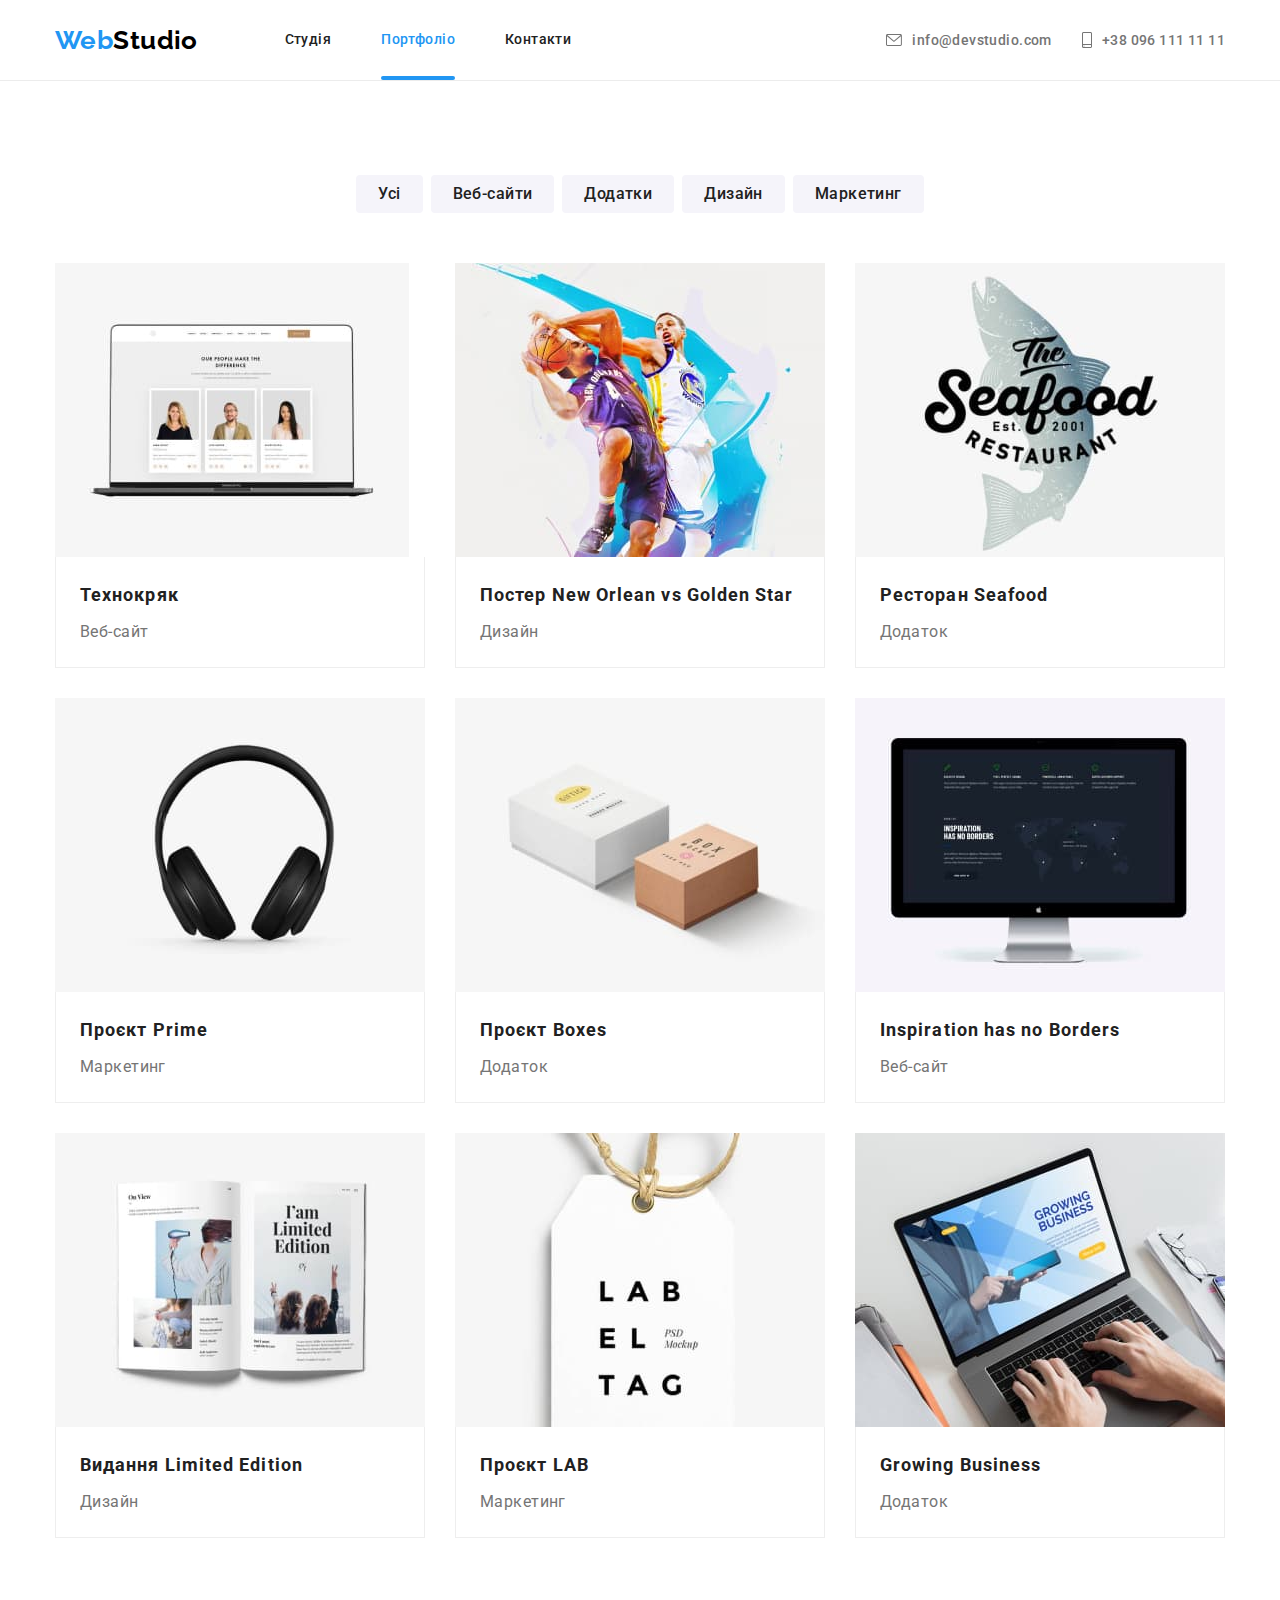
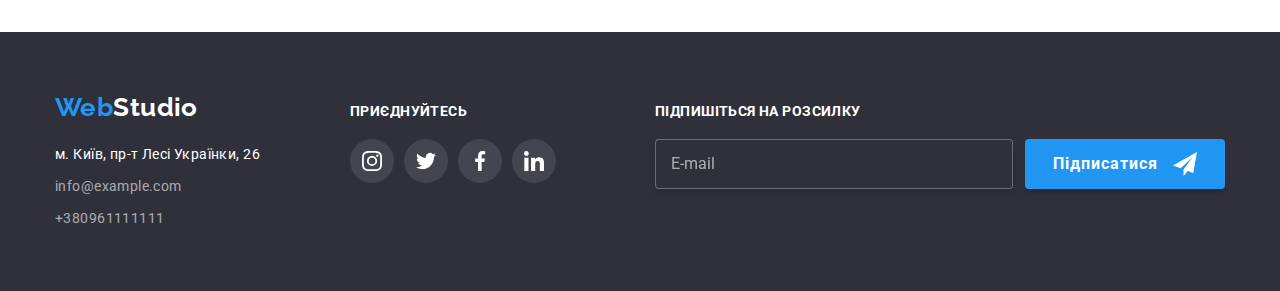
==== commit fcad0ea9: "поправки" ====
--- a/portfolio.html
+++ b/portfolio.html
@@ -31,8 +31,8 @@
           </button>
           <nav>
             <ul class="list header__navigation header__list--position">
-              <li><a class="link header__link header__link--color current-home" href="./index.html">Студія</a></li>
-              <li><a class="link header__link" href="./portfolio.html">Портфоліо</a></li>
+              <li><a class="link header__link " href="./index.html">Студія</a></li>
+              <li><a class="link header__link header__link--color current-home" href="./portfolio.html">Портфоліо</a></li>
               <li><a class="link header__link" href="#">Контакти</a></li>
             </ul>
           </nav>
